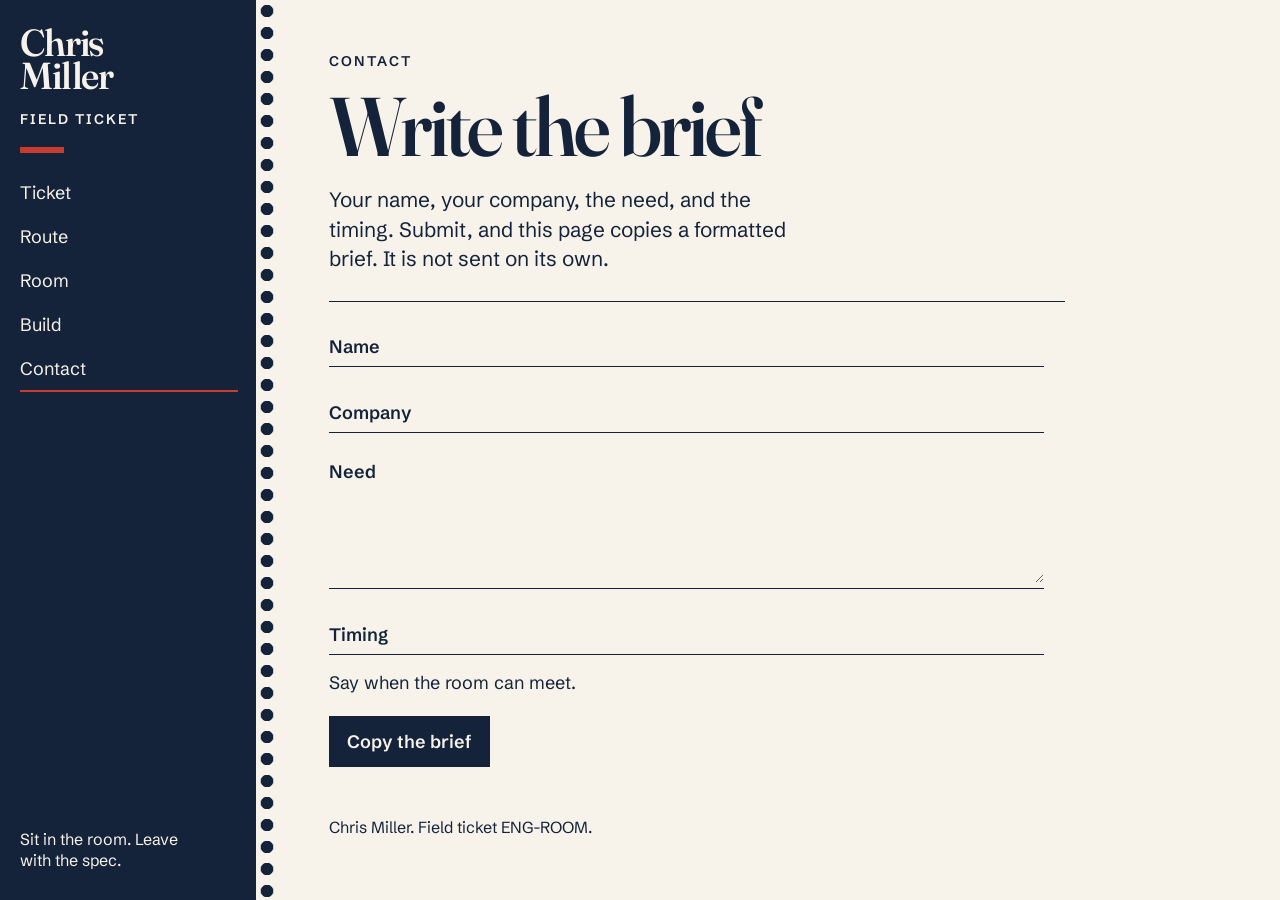
==== contact.html @ 81f51521 "Add the field ticket site for Chris Miller. The engagement route is the spine: arrive, listen, spec," ====
<!DOCTYPE html>
<html lang="en">
<head>
  <meta charset="utf-8">
  <meta name="viewport" content="width=device-width, initial-scale=1">
  <title>Send a brief, Chris Miller</title>
  <meta name="description" content="Write your name, company, need, and timing. The page copies a brief for Chris Miller.">
  <meta name="theme-color" content="#f7f3ea">
  <link rel="icon" href="favicon.svg" type="image/svg+xml">
  <link rel="preload" href="fonts/fraunces.woff2" as="font" type="font/woff2" crossorigin>
  <link rel="stylesheet" href="site.css">
  <script>document.documentElement.classList.add("js");</script>
</head>
<body>
  <a class="skip" href="#ticket-body">Skip to ticket</a>
  <div class="ticket">
    <header class="stub">
      <p class="carrier">Chris Miller</p>
      <button class="menu-button" type="button" data-menu aria-expanded="false" aria-controls="site-nav">Menu</button>
      <p class="ticket-class">Field ticket</p>
      <div class="route-mark" aria-hidden="true"></div>
      <nav id="site-nav" class="site-nav" data-nav aria-label="Pages">
        <a href="index.html">Ticket</a>
        <a href="route.html">Route</a>
        <a href="room.html">Room</a>
        <a href="build.html">Build</a>
        <a href="contact.html" aria-current="page">Contact</a>
      </nav>
      <p class="stub-foot">Sit in the room. Leave with the spec.</p>
    </header>
    <div class="perf" aria-hidden="true"></div>
    <main id="ticket-body" class="ticket-body" tabindex="-1">
      <div class="frame">
        <p class="kicker">Contact</p>
        <h1>Write the brief</h1>
        <p class="deck">Your name, your company, the need, and the timing. Submit, and this page copies a formatted brief. It is not sent on its own.</p>
        <noscript>
          <p>Script is off, so this page cannot copy the brief.</p>
        </noscript>
        <form class="brief-form" data-brief method="post" action="contact.html">
          <div class="field">
            <label for="name">Name</label>
            <input id="name" name="name" type="text" autocomplete="name" required>
          </div>
          <div class="field">
            <label for="company">Company</label>
            <input id="company" name="company" type="text" autocomplete="organization" required>
          </div>
          <div class="field field-block">
            <label for="need">Need</label>
            <textarea id="need" name="need" required></textarea>
          </div>
          <div class="field">
            <label for="timing">Timing</label>
            <input id="timing" name="timing" type="text" required aria-describedby="timing-hint">
          </div>
          <p class="hint" id="timing-hint">Say when the room can meet.</p>
          <button class="submit" type="submit">Copy the brief</button>
        </form>
        <div class="brief-out" data-brief-out hidden>
          <h2>The brief</h2>
          <p data-brief-status role="status"></p>
          <pre data-brief-text></pre>
          <p><a data-mailto hidden>Open this brief in mail</a></p>
        </div>
        <p class="end">Chris Miller. Field ticket ENG-ROOM.</p>
      </div>
    </main>
  </div>
  <script src="site.js"></script>
</body>
</html>
---- site.css ----
@font-face {
  font-family: "Fraunces";
  font-style: normal;
  font-weight: 500 600;
  font-display: swap;
  src: url("fonts/fraunces.woff2") format("woff2");
}

@font-face {
  font-family: "Schibsted Grotesk";
  font-style: normal;
  font-weight: 400 600;
  font-display: swap;
  src: url("fonts/schibsted-grotesk.woff2") format("woff2");
}

:root {
  --ink: #14233a;
  --paper: #f7f3ea;
  --signal: #c83c2f;
  --coupon: #efeadd;
  color-scheme: light;
}

*,
*::before,
*::after {
  box-sizing: border-box;
}

html {
  overflow-x: clip;
}

body {
  margin: 0;
  background: var(--paper);
  color: var(--ink);
  font-family: "Schibsted Grotesk", "Avenir Next", "Segoe UI", sans-serif;
  font-size: 1.125rem;
  font-weight: 400;
  line-height: 1.55;
}

:focus-visible {
  outline: 3px solid var(--signal);
  outline-offset: 3px;
}

::selection {
  background: var(--signal);
  color: var(--paper);
}

.skip {
  position: absolute;
  left: 0.75rem;
  top: 0.75rem;
  z-index: 4;
  transform: translateY(-150%);
  background: var(--paper);
  color: var(--ink);
  padding: 0.65rem 1rem;
  min-height: 44px;
}

.skip:focus {
  transform: translateY(0);
}

.ticket {
  display: grid;
  grid-template-columns: minmax(12.5rem, 16rem) 1.35rem minmax(0, 1fr);
  min-height: 100vh;
  min-height: 100dvh;
}

.stub {
  background: var(--ink);
  color: var(--paper);
  padding: 1.6rem 1.15rem 1.75rem 1.25rem;
  display: flex;
  flex-direction: column;
  min-width: 0;
}

.carrier {
  margin: 0;
  max-width: 6.2ch;
  font-family: Fraunces, "Iowan Old Style", Palatino, Georgia, serif;
  font-weight: 560;
  font-size: 2.35rem;
  line-height: 0.9;
  letter-spacing: -0.03em;
  font-variation-settings: "opsz" 72, "SOFT" 20, "WONK" 1;
}

.ticket-class {
  margin: 1rem 0 0;
  font-size: 0.875rem;
  font-weight: 600;
  letter-spacing: 0.14em;
  text-transform: uppercase;
}

/* Punches sit on the tear so the stub reads as a ticket, not a sidebar. */
.route-mark {
  width: 2.75rem;
  height: 0.4rem;
  margin: 1rem 0 1.15rem;
  background: var(--signal);
}

.menu-button {
  display: none;
  align-items: center;
  justify-content: center;
  min-height: 44px;
  min-width: 44px;
  padding: 0.4rem 0.85rem;
  border: 1px solid var(--paper);
  background: transparent;
  color: var(--paper);
  font: inherit;
  font-weight: 600;
  cursor: pointer;
}

.site-nav {
  display: flex;
  flex-direction: column;
}

.site-nav a {
  display: flex;
  align-items: center;
  min-height: 44px;
  color: var(--paper);
  text-decoration: none;
  border-bottom: 2px solid transparent;
}

.site-nav a:hover,
.site-nav a[aria-current="page"] {
  border-bottom-color: var(--signal);
}

.stub-foot {
  margin: auto 0 0;
  padding-top: 2rem;
  max-width: 18ch;
  font-size: 1rem;
  line-height: 1.35;
}

.perf {
  background-color: var(--paper);
  background-image: radial-gradient(circle at center, var(--ink) 6px, transparent 6.5px);
  background-size: 1.35rem 22px;
  background-repeat: repeat-y;
  background-position: center top;
}

.ticket-body {
  min-width: 0;
  padding: clamp(1.5rem, 4vw, 4.25rem);
}

.frame {
  max-width: 72rem;
}

.kicker {
  margin: 0 0 0.9rem;
  font-size: 0.875rem;
  font-weight: 600;
  letter-spacing: 0.14em;
  text-transform: uppercase;
}

h1,
h2,
.num,
.lines dt {
  font-family: Fraunces, "Iowan Old Style", Palatino, Georgia, serif;
  font-weight: 560;
  font-variation-settings: "opsz" 96, "SOFT" 30, "WONK" 1;
}

h1 {
  margin: 0;
  max-width: 12ch;
  font-size: clamp(2.8rem, 6.5vw, 6rem);
  line-height: 0.94;
  letter-spacing: -0.035em;
  text-wrap: balance;
}

h2 {
  margin: 0 0 0.65rem;
  font-size: clamp(2rem, 4vw, 3rem);
  line-height: 1;
  letter-spacing: -0.03em;
}

.deck,
.prose p,
.lines dd,
.field,
.end,
.brief-out p {
  max-width: 65ch;
}

.deck {
  margin: 1.25rem 0 0;
  max-width: 36ch;
  font-size: 1.3rem;
  line-height: 1.4;
}

.opening {
  display: grid;
  grid-template-columns: minmax(0, 1.15fr) minmax(15rem, 0.9fr);
  gap: 2rem 3rem;
  align-items: end;
}

.opening h1 {
  grid-column: 1;
  grid-row: 1;
}

.opening .deck {
  grid-column: 1;
  grid-row: 2;
}

.opening .stops {
  grid-column: 2;
  grid-row: 1 / span 2;
}

.stops,
.timetable,
.lines {
  list-style: none;
  margin: 0;
  padding: 0;
}

.stops {
  border-top: 1px solid var(--ink);
}

.stops a {
  display: grid;
  grid-template-columns: 3rem minmax(0, 1fr);
  gap: 0.15rem 0.75rem;
  align-items: baseline;
  min-height: 44px;
  padding: 0.8rem 0 0.7rem;
  border-bottom: 1px solid var(--ink);
  color: inherit;
  text-decoration: none;
}

.stops .where {
  grid-column: 2;
  font-size: 1rem;
}

.num {
  margin: 0;
  color: var(--signal);
  font-family: "Schibsted Grotesk", sans-serif;
  font-weight: 600;
  font-size: 1.15rem;
  line-height: 1;
  letter-spacing: 0.04em;
  font-variant-numeric: lining-nums tabular-nums;
  font-variation-settings: normal;
}

.stops .name,
.timetable h2 {
  font-family: Fraunces, Georgia, serif;
}

.stops .name {
  font-size: 1.45rem;
  line-height: 1.1;
}

.note {
  margin: 1.5rem 0 0;
  max-width: 36ch;
}

.prose {
  margin-top: 1.5rem;
}

.prose p {
  margin: 0 0 1rem;
}

.timetable {
  margin-top: 2.25rem;
}

.timetable li {
  display: grid;
  grid-template-columns: 4.25rem minmax(0, 65ch);
  gap: 0.4rem 1.25rem;
  padding: 1.6rem 0;
  border-top: 1px solid var(--ink);
  scroll-margin-top: 1rem;
}

.hint {
  margin: 0.85rem 0 0;
  max-width: 65ch;
}

.with-quote {
  display: grid;
  grid-template-columns: minmax(0, 62ch) minmax(12rem, 18rem);
  gap: 1.5rem 3rem;
  align-items: start;
  margin-top: 1.75rem;
}

blockquote {
  margin: 2rem 0 0;
  padding: 0;
}

blockquote p {
  margin: 0;
  max-width: 14ch;
  font-family: Fraunces, Georgia, serif;
  font-size: clamp(1.85rem, 3vw, 2.7rem);
  font-weight: 560;
  line-height: 1.02;
  letter-spacing: -0.03em;
  font-variation-settings: "opsz" 80, "SOFT" 40, "WONK" 1;
}

.lines {
  margin-top: 2rem;
}

.lines div {
  display: grid;
  grid-template-columns: 8rem minmax(0, 48ch);
  gap: 0.75rem 1.25rem;
  align-items: baseline;
  padding: 0.95rem 0;
  border-top: 1px solid var(--ink);
}

.lines dt {
  margin: 0;
  font-size: 1.65rem;
}

.lines dd {
  margin: 0;
}

.brief-form {
  margin-top: 1.75rem;
  max-width: 46rem;
  border-top: 1px solid var(--ink);
}

.field {
  display: grid;
  grid-template-columns: 8.5rem minmax(0, 1fr);
  gap: 0.65rem 1rem;
  align-items: end;
  padding: 0.85rem 0 0.35rem;
  border-bottom: 1px solid var(--ink);
}

.field label {
  font-weight: 600;
}

.field-block {
  align-items: start;
}

.field-block label {
  padding-top: 0.7rem;
}

input,
textarea {
  width: 100%;
  min-height: 44px;
  margin: 0;
  padding: 0.55rem 0;
  border: 0;
  border-radius: 0;
  background: transparent;
  color: inherit;
  font: inherit;
}

textarea {
  min-height: 8.5rem;
  resize: vertical;
}

.submit {
  margin-top: 1.25rem;
  min-height: 44px;
  padding: 0.7rem 1.15rem;
  border: 0;
  background: var(--ink);
  color: var(--paper);
  font: inherit;
  font-weight: 600;
  cursor: pointer;
}

.submit:hover {
  background: var(--signal);
  color: var(--paper);
}

.brief-out {
  margin-top: 2rem;
  max-width: 65ch;
}

.brief-out h2 {
  font-size: 2rem;
}

.brief-out pre {
  margin: 0.5rem 0 0;
  padding: 1rem 1.1rem;
  max-width: 100%;
  background: var(--coupon);
  white-space: pre-wrap;
  overflow-wrap: anywhere;
  font-family: "Schibsted Grotesk", sans-serif;
  font-size: 1.05rem;
  line-height: 1.45;
}

.brief-out a {
  display: inline-flex;
  align-items: center;
  min-height: 44px;
  color: inherit;
}

.end {
  margin: 3rem 0 0;
  font-size: 1rem;
}

[hidden] {
  display: none !important;
}

@media (max-width: 900px) {
  .opening,
  .with-quote {
    grid-template-columns: 1fr;
  }

  .opening h1,
  .opening .deck,
  .opening .stops {
    grid-column: 1;
    grid-row: auto;
  }

  blockquote {
    margin-top: 0.5rem;
  }
}

@media (max-width: 760px) {
  .ticket {
    grid-template-columns: minmax(0, 1fr);
    grid-template-rows: auto 1.25rem auto;
  }

  .stub {
    display: grid;
    grid-template-columns: minmax(0, 1fr) auto;
    column-gap: 0.75rem;
    align-items: center;
    padding: 1rem 1rem 0.85rem;
  }

  .carrier {
    grid-column: 1;
    grid-row: 1;
    max-width: none;
    font-size: 2rem;
  }

  .js .menu-button {
    display: inline-flex;
    grid-column: 2;
    grid-row: 1;
  }

  .ticket-class,
  .route-mark,
  .site-nav,
  .stub-foot {
    grid-column: 1 / -1;
  }

  .ticket-class {
    margin-top: 0.35rem;
  }

  .route-mark {
    margin: 0.7rem 0 0.35rem;
  }

  .stub-foot {
    margin: 0.35rem 0 0.2rem;
    padding-top: 0;
    max-width: 36ch;
  }

  .js .site-nav {
    display: none;
  }

  .js .site-nav.is-open {
    display: flex;
    padding-bottom: 0.4rem;
  }

  .perf {
    height: 1.25rem;
    background-repeat: repeat-x;
    background-size: 22px 1.25rem;
  }

  .ticket-body {
    padding: 1.35rem 1.1rem 3rem;
  }
}

@media (max-width: 560px) {
  .timetable li,
  .lines div,
  .field {
    grid-template-columns: minmax(0, 1fr);
  }

  .field label {
    padding-top: 0;
  }

  .field-block label {
    padding-top: 0;
  }
}

@media (prefers-reduced-motion: reduce) {
  *,
  *::before,
  *::after {
    animation-duration: 0.01ms !important;
    animation-iteration-count: 1 !important;
    transition-duration: 0.01ms !important;
    scroll-behavior: auto !important;
  }
}
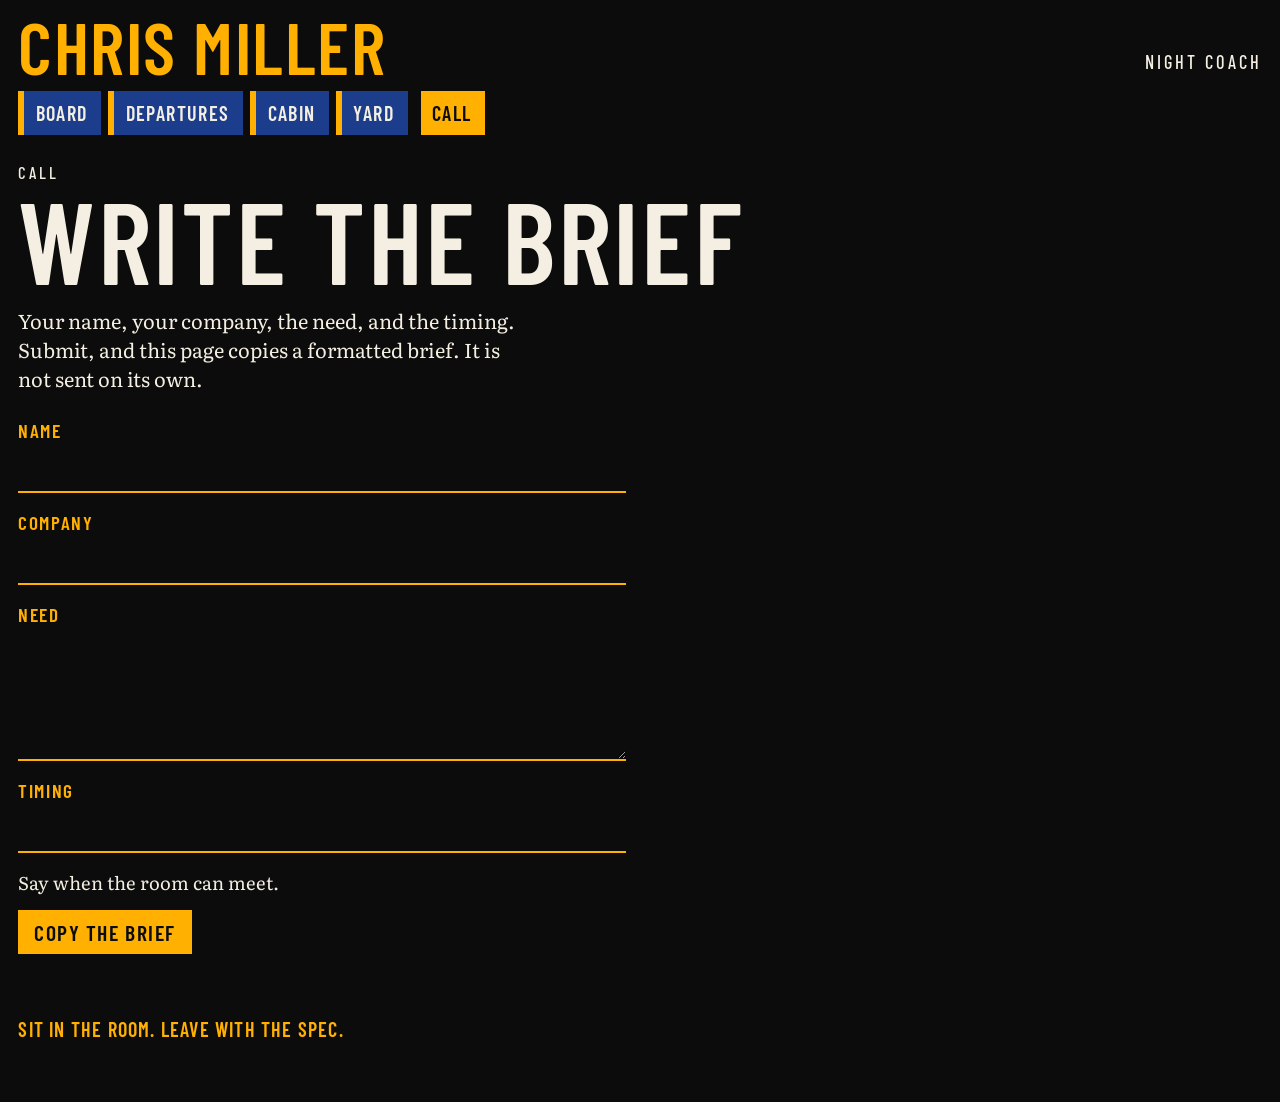
==== commit bd2a910d: "Replace the ticket with a night coach board. Sodium, cobalt, and black. The timetable steps on a dia" ====
--- a/contact.html
+++ b/contact.html
@@ -3,70 +3,67 @@
 <head>
   <meta charset="utf-8">
   <meta name="viewport" content="width=device-width, initial-scale=1">
-  <title>Send a brief, Chris Miller</title>
+  <title>Call the stop, Chris Miller</title>
   <meta name="description" content="Write your name, company, need, and timing. The page copies a brief for Chris Miller.">
-  <meta name="theme-color" content="#f7f3ea">
+  <meta name="theme-color" content="#0c0c0c">
   <link rel="icon" href="favicon.svg" type="image/svg+xml">
-  <link rel="preload" href="fonts/fraunces.woff2" as="font" type="font/woff2" crossorigin>
+  <link rel="preload" href="fonts/barlow-condensed-600.woff2" as="font" type="font/woff2" crossorigin>
   <link rel="stylesheet" href="site.css">
   <script>document.documentElement.classList.add("js");</script>
 </head>
 <body>
-  <a class="skip" href="#ticket-body">Skip to ticket</a>
-  <div class="ticket">
-    <header class="stub">
-      <p class="carrier">Chris Miller</p>
+  <a class="skip" href="#board">Skip to the board</a>
+  <header class="blind">
+    <div class="blind-top">
+      <p class="operator">Chris Miller</p>
       <button class="menu-button" type="button" data-menu aria-expanded="false" aria-controls="site-nav">Menu</button>
-      <p class="ticket-class">Field ticket</p>
-      <div class="route-mark" aria-hidden="true"></div>
-      <nav id="site-nav" class="site-nav" data-nav aria-label="Pages">
-        <a href="index.html">Ticket</a>
-        <a href="route.html">Route</a>
-        <a href="room.html">Room</a>
-        <a href="build.html">Build</a>
-        <a href="contact.html" aria-current="page">Contact</a>
-      </nav>
-      <p class="stub-foot">Sit in the room. Leave with the spec.</p>
-    </header>
-    <div class="perf" aria-hidden="true"></div>
-    <main id="ticket-body" class="ticket-body" tabindex="-1">
-      <div class="frame">
-        <p class="kicker">Contact</p>
-        <h1>Write the brief</h1>
-        <p class="deck">Your name, your company, the need, and the timing. Submit, and this page copies a formatted brief. It is not sent on its own.</p>
-        <noscript>
-          <p>Script is off, so this page cannot copy the brief.</p>
-        </noscript>
-        <form class="brief-form" data-brief method="post" action="contact.html">
-          <div class="field">
-            <label for="name">Name</label>
-            <input id="name" name="name" type="text" autocomplete="name" required>
-          </div>
-          <div class="field">
-            <label for="company">Company</label>
-            <input id="company" name="company" type="text" autocomplete="organization" required>
-          </div>
-          <div class="field field-block">
-            <label for="need">Need</label>
-            <textarea id="need" name="need" required></textarea>
-          </div>
-          <div class="field">
-            <label for="timing">Timing</label>
-            <input id="timing" name="timing" type="text" required aria-describedby="timing-hint">
-          </div>
-          <p class="hint" id="timing-hint">Say when the room can meet.</p>
-          <button class="submit" type="submit">Copy the brief</button>
-        </form>
-        <div class="brief-out" data-brief-out hidden>
-          <h2>The brief</h2>
-          <p data-brief-status role="status"></p>
-          <pre data-brief-text></pre>
-          <p><a data-mailto hidden>Open this brief in mail</a></p>
-        </div>
-        <p class="end">Chris Miller. Field ticket ENG-ROOM.</p>
+      <p class="coach">Night coach</p>
+    </div>
+    <nav id="site-nav" class="board-nav" data-nav aria-label="Pages">
+      <a href="index.html">Board</a>
+      <a href="departures.html">Departures</a>
+      <a href="cabin.html">Cabin</a>
+      <a href="yard.html">Yard</a>
+      <a href="contact.html" aria-current="page">Call</a>
+    </nav>
+  </header>
+  <main id="board" tabindex="-1">
+    <p class="service">Call</p>
+    <h1>Write the brief</h1>
+    <p class="lead">Your name, your company, the need, and the timing. Submit, and this page copies a formatted brief. It is not sent on its own.</p>
+    <noscript>
+      <p>Script is off, so this page cannot copy the brief.</p>
+    </noscript>
+    <form class="brief-form" data-brief method="post" action="contact.html">
+      <div class="field">
+        <label for="name">Name</label>
+        <input id="name" name="name" type="text" autocomplete="name" required>
       </div>
-    </main>
-  </div>
+      <div class="field">
+        <label for="company">Company</label>
+        <input id="company" name="company" type="text" autocomplete="organization" required>
+      </div>
+      <div class="field">
+        <label for="need">Need</label>
+        <textarea id="need" name="need" required></textarea>
+      </div>
+      <div class="field">
+        <label for="timing">Timing</label>
+        <input id="timing" name="timing" type="text" required aria-describedby="timing-hint">
+      </div>
+      <p class="hint" id="timing-hint">Say when the room can meet.</p>
+      <button class="submit" type="submit">Copy the brief</button>
+    </form>
+    <div class="brief-out" data-brief-out hidden>
+      <h2>The brief</h2>
+      <p data-brief-status role="status"></p>
+      <pre data-brief-text></pre>
+      <p><a data-mailto hidden>Open this brief in mail</a></p>
+    </div>
+  </main>
+  <footer class="colophon">
+    <p>Sit in the room. Leave with the spec.</p>
+  </footer>
   <script src="site.js"></script>
 </body>
 </html>
--- a/site.css
+++ b/site.css
@@ -1,25 +1,33 @@
 @font-face {
-  font-family: "Fraunces";
+  font-family: "Barlow Condensed";
   font-style: normal;
-  font-weight: 500 600;
+  font-weight: 500;
   font-display: swap;
-  src: url("fonts/fraunces.woff2") format("woff2");
+  src: url("fonts/barlow-condensed-500.woff2") format("woff2");
 }
 
 @font-face {
-  font-family: "Schibsted Grotesk";
+  font-family: "Barlow Condensed";
+  font-style: normal;
+  font-weight: 600;
+  font-display: swap;
+  src: url("fonts/barlow-condensed-600.woff2") format("woff2");
+}
+
+@font-face {
+  font-family: "Literata";
   font-style: normal;
   font-weight: 400 600;
   font-display: swap;
-  src: url("fonts/schibsted-grotesk.woff2") format("woff2");
+  src: url("fonts/literata.woff2") format("woff2");
 }
 
 :root {
-  --ink: #14233a;
-  --paper: #f7f3ea;
-  --signal: #c83c2f;
-  --coupon: #efeadd;
-  color-scheme: light;
+  --black: #0c0c0c;
+  --sodium: #ffb000;
+  --cobalt: #1c3d8c;
+  --cream: #f4efe2;
+  color-scheme: dark;
 }
 
 *,
@@ -34,22 +42,21 @@
 
 body {
   margin: 0;
-  background: var(--paper);
-  color: var(--ink);
-  font-family: "Schibsted Grotesk", "Avenir Next", "Segoe UI", sans-serif;
-  font-size: 1.125rem;
-  font-weight: 400;
-  line-height: 1.55;
+  background: var(--black);
+  color: var(--cream);
+  font-family: Literata, "Iowan Old Style", Palatino, Georgia, serif;
+  font-size: 1.15rem;
+  line-height: 1.5;
 }
 
 :focus-visible {
-  outline: 3px solid var(--signal);
+  outline: 3px solid var(--sodium);
   outline-offset: 3px;
 }
 
 ::selection {
-  background: var(--signal);
-  color: var(--paper);
+  background: var(--sodium);
+  color: var(--black);
 }
 
 .skip {
@@ -58,396 +65,409 @@
   top: 0.75rem;
   z-index: 4;
   transform: translateY(-150%);
-  background: var(--paper);
-  color: var(--ink);
+  min-height: 44px;
   padding: 0.65rem 1rem;
-  min-height: 44px;
+  background: var(--sodium);
+  color: var(--black);
+  font-family: "Barlow Condensed", "Arial Narrow", sans-serif;
+  font-weight: 600;
+  letter-spacing: 0.06em;
+  text-transform: uppercase;
 }
 
 .skip:focus {
-  transform: translateY(0);
-}
-
-.ticket {
+  transform: none;
+}
+
+.blind-top {
   display: grid;
-  grid-template-columns: minmax(12.5rem, 16rem) 1.35rem minmax(0, 1fr);
-  min-height: 100vh;
-  min-height: 100dvh;
-}
-
-.stub {
-  background: var(--ink);
-  color: var(--paper);
-  padding: 1.6rem 1.15rem 1.75rem 1.25rem;
-  display: flex;
-  flex-direction: column;
-  min-width: 0;
-}
-
-.carrier {
-  margin: 0;
-  max-width: 6.2ch;
-  font-family: Fraunces, "Iowan Old Style", Palatino, Georgia, serif;
-  font-weight: 560;
-  font-size: 2.35rem;
-  line-height: 0.9;
-  letter-spacing: -0.03em;
-  font-variation-settings: "opsz" 72, "SOFT" 20, "WONK" 1;
-}
-
-.ticket-class {
-  margin: 1rem 0 0;
-  font-size: 0.875rem;
-  font-weight: 600;
-  letter-spacing: 0.14em;
-  text-transform: uppercase;
-}
-
-/* Punches sit on the tear so the stub reads as a ticket, not a sidebar. */
-.route-mark {
-  width: 2.75rem;
-  height: 0.4rem;
-  margin: 1rem 0 1.15rem;
-  background: var(--signal);
+  grid-template-columns: minmax(0, 1fr) auto;
+  align-items: end;
+  gap: 0.35rem 1rem;
+  padding: 1rem 1.15rem 0;
+}
+
+.operator {
+  margin: 0;
+  grid-column: 1;
+  grid-row: 1;
+  color: var(--sodium);
+  font-family: "Barlow Condensed", "Arial Narrow", sans-serif;
+  font-weight: 600;
+  font-size: clamp(2.4rem, 7vw, 4.6rem);
+  line-height: 0.82;
+  letter-spacing: 0.02em;
+  text-transform: uppercase;
+}
+
+.coach {
+  margin: 0;
+  grid-column: 2;
+  grid-row: 1;
+  color: var(--cream);
+  font-family: "Barlow Condensed", "Arial Narrow", sans-serif;
+  font-weight: 500;
+  font-size: 1.15rem;
+  letter-spacing: 0.16em;
+  text-transform: uppercase;
 }
 
 .menu-button {
   display: none;
   align-items: center;
   justify-content: center;
+  min-width: 44px;
   min-height: 44px;
-  min-width: 44px;
-  padding: 0.4rem 0.85rem;
-  border: 1px solid var(--paper);
-  background: transparent;
-  color: var(--paper);
-  font: inherit;
-  font-weight: 600;
+  padding: 0.35rem 0.8rem;
+  border: 2px solid var(--sodium);
+  background: var(--black);
+  color: var(--sodium);
+  font-family: "Barlow Condensed", "Arial Narrow", sans-serif;
+  font-size: 1.2rem;
+  font-weight: 600;
+  letter-spacing: 0.08em;
+  text-transform: uppercase;
   cursor: pointer;
 }
 
-.site-nav {
+.board-nav {
+  display: flex;
+  flex-wrap: wrap;
+  gap: 0.45rem;
+  padding: 0.9rem 1.15rem 0;
+}
+
+.board-nav a {
+  display: inline-flex;
+  align-items: center;
+  min-height: 44px;
+  padding: 0.3rem 0.85rem 0.3rem 0.7rem;
+  border-left: 6px solid var(--sodium);
+  background: var(--cobalt);
+  color: var(--cream);
+  font-family: "Barlow Condensed", "Arial Narrow", sans-serif;
+  font-size: 1.25rem;
+  font-weight: 600;
+  letter-spacing: 0.07em;
+  text-decoration: none;
+  text-transform: uppercase;
+}
+
+.board-nav a[aria-current="page"] {
+  background: var(--sodium);
+  color: var(--black);
+  border-left-color: var(--black);
+}
+
+#board {
+  padding: 1.6rem 1.15rem 2.5rem;
+  min-width: 0;
+}
+
+.service {
+  margin: 0 0 0.35rem;
+  color: var(--cream);
+  font-family: "Barlow Condensed", "Arial Narrow", sans-serif;
+  font-size: 1.05rem;
+  font-weight: 500;
+  letter-spacing: 0.18em;
+  text-transform: uppercase;
+}
+
+h1,
+h2,
+.bar,
+.shift h2 {
+  font-family: "Barlow Condensed", "Arial Narrow", sans-serif;
+  font-weight: 600;
+  letter-spacing: 0.02em;
+  text-transform: uppercase;
+}
+
+h1 {
+  margin: 0;
+  max-width: 14ch;
+  color: var(--cream);
+  font-size: clamp(3.3rem, 9vw, 7.2rem);
+  line-height: 0.84;
+}
+
+h1 .line {
+  display: block;
+}
+
+h1 .line-accent {
+  color: var(--sodium);
+}
+
+.lead,
+.leg p,
+.panel p,
+.shift p,
+.holds dd,
+.hint,
+.brief-out p {
+  max-width: 65ch;
+}
+
+.lead {
+  margin: 1.15rem 0 0;
+  max-width: 42ch;
+  font-size: 1.25rem;
+  line-height: 1.45;
+}
+
+/* Each run steps right so the board reads as a diagonal timetable. */
+.runs {
+  list-style: none;
+  margin: 2rem 0 0;
+  padding: 0;
+}
+
+.runs li {
+  width: calc(100% - var(--step) * 3.2%);
+  margin: 0 0 0.5rem calc(var(--step) * 3.2%);
+}
+
+.runs li:nth-child(1) { --step: 0; }
+.runs li:nth-child(2) { --step: 1; }
+.runs li:nth-child(3) { --step: 2; }
+.runs li:nth-child(4) { --step: 3; }
+.runs li:nth-child(5) { --step: 4; }
+
+.runs a {
+  display: grid;
+  grid-template-columns: 3.2rem minmax(0, 1fr) auto;
+  gap: 0.35rem 0.85rem;
+  align-items: center;
+  min-height: 52px;
+  padding: 0.45rem 1.6rem 0.45rem 0.8rem;
+  background: var(--cobalt);
+  color: var(--cream);
+  text-decoration: none;
+  clip-path: polygon(0 0, calc(100% - 18px) 0, 100% 100%, 0 100%);
+}
+
+.runs .num,
+.bar .num {
+  color: var(--sodium);
+  font-family: "Barlow Condensed", "Arial Narrow", sans-serif;
+  font-weight: 600;
+  font-size: 1.45rem;
+  letter-spacing: 0.06em;
+}
+
+.runs .name {
+  font-family: "Barlow Condensed", "Arial Narrow", sans-serif;
+  font-size: clamp(1.6rem, 3vw, 2.2rem);
+  font-weight: 600;
+  letter-spacing: 0.05em;
+  text-transform: uppercase;
+}
+
+.runs .where {
+  font-family: Literata, Georgia, serif;
+  font-size: 1rem;
+  text-transform: none;
+  letter-spacing: 0;
+}
+
+.aside-note {
+  margin: 1.4rem 0 0;
+  max-width: 36ch;
+  color: var(--sodium);
+  font-family: "Barlow Condensed", "Arial Narrow", sans-serif;
+  font-size: 1.35rem;
+  letter-spacing: 0.04em;
+  text-transform: uppercase;
+}
+
+.legs {
+  margin-top: 1.8rem;
+}
+
+.leg {
+  margin-bottom: 1.6rem;
+}
+
+.bar {
+  display: flex;
+  align-items: center;
+  gap: 0.8rem;
+  width: calc(100% - var(--step) * 2.25rem);
+  min-height: 52px;
+  margin: 0 0 0.75rem calc(var(--step) * 2.25rem);
+  padding: 0.35rem 1.4rem 0.35rem 0.85rem;
+  background: var(--cobalt);
+  color: var(--cream);
+  font-size: clamp(2rem, 4vw, 3rem);
+  line-height: 0.9;
+  clip-path: polygon(0 0, calc(100% - 16px) 0, 100% 100%, 0 100%);
+}
+
+.leg:nth-child(1) { --step: 0; }
+.leg:nth-child(2) { --step: 1; }
+.leg:nth-child(3) { --step: 2; }
+.leg:nth-child(4) { --step: 3; }
+.leg:nth-child(5) { --step: 4; }
+
+.leg p,
+.panel p,
+.shift p {
+  margin: 0;
+}
+
+.leg p + p,
+.panel p + p,
+.shift p + p {
+  margin-top: 0.85rem;
+}
+
+.panel {
+  max-width: 68ch;
+  margin: 1.4rem 10vw 0 0;
+  padding: 1.2rem 1.2rem 1.35rem;
+  background: var(--cobalt);
+}
+
+.subhead {
+  margin: 2rem 0 0.4rem;
+  color: var(--sodium);
+  font-size: clamp(2rem, 4vw, 3rem);
+  line-height: 0.9;
+}
+
+.holds {
+  margin: 0.4rem 0 0;
+}
+
+.holds div {
+  display: grid;
+  grid-template-columns: 8.5rem minmax(0, 48ch);
+  gap: 0.6rem 1rem;
+  align-items: baseline;
+  margin-left: calc(var(--n) * 0.45rem);
+  padding: 0.75rem 0;
+  border-top: 2px solid var(--sodium);
+}
+
+.holds div:nth-child(1) { --n: 0; }
+.holds div:nth-child(2) { --n: 1; }
+.holds div:nth-child(3) { --n: 2; }
+.holds div:nth-child(4) { --n: 3; }
+
+.holds dt {
+  margin: 0;
+  color: var(--sodium);
+  font-family: "Barlow Condensed", "Arial Narrow", sans-serif;
+  font-size: 1.7rem;
+  font-weight: 600;
+  letter-spacing: 0.05em;
+  text-transform: uppercase;
+}
+
+.holds dd {
+  margin: 0;
+}
+
+.yard {
+  display: grid;
+  grid-template-columns: minmax(0, 62ch) minmax(0, 62ch);
+  gap: 2rem 3rem;
+  align-items: start;
+  margin-top: 1.6rem;
+}
+
+.shift h2 {
+  margin: 0 0 0.55rem;
+  color: var(--sodium);
+  font-size: clamp(3rem, 7vw, 5.4rem);
+  line-height: 0.84;
+}
+
+.shift-late {
+  margin-top: 3.5rem;
+}
+
+.brief-form {
+  max-width: 38rem;
+  margin-top: 1.5rem;
+}
+
+.field {
   display: flex;
   flex-direction: column;
-}
-
-.site-nav a {
-  display: flex;
-  align-items: center;
-  min-height: 44px;
-  color: var(--paper);
-  text-decoration: none;
-  border-bottom: 2px solid transparent;
-}
-
-.site-nav a:hover,
-.site-nav a[aria-current="page"] {
-  border-bottom-color: var(--signal);
-}
-
-.stub-foot {
-  margin: auto 0 0;
-  padding-top: 2rem;
-  max-width: 18ch;
-  font-size: 1rem;
-  line-height: 1.35;
-}
-
-.perf {
-  background-color: var(--paper);
-  background-image: radial-gradient(circle at center, var(--ink) 6px, transparent 6.5px);
-  background-size: 1.35rem 22px;
-  background-repeat: repeat-y;
-  background-position: center top;
-}
-
-.ticket-body {
-  min-width: 0;
-  padding: clamp(1.5rem, 4vw, 4.25rem);
-}
-
-.frame {
-  max-width: 72rem;
-}
-
-.kicker {
-  margin: 0 0 0.9rem;
-  font-size: 0.875rem;
-  font-weight: 600;
-  letter-spacing: 0.14em;
-  text-transform: uppercase;
-}
-
-h1,
-h2,
-.num,
-.lines dt {
-  font-family: Fraunces, "Iowan Old Style", Palatino, Georgia, serif;
-  font-weight: 560;
-  font-variation-settings: "opsz" 96, "SOFT" 30, "WONK" 1;
-}
-
-h1 {
-  margin: 0;
-  max-width: 12ch;
-  font-size: clamp(2.8rem, 6.5vw, 6rem);
-  line-height: 0.94;
-  letter-spacing: -0.035em;
-  text-wrap: balance;
-}
-
-h2 {
-  margin: 0 0 0.65rem;
-  font-size: clamp(2rem, 4vw, 3rem);
-  line-height: 1;
-  letter-spacing: -0.03em;
-}
-
-.deck,
-.prose p,
-.lines dd,
-.field,
-.end,
-.brief-out p {
-  max-width: 65ch;
-}
-
-.deck {
-  margin: 1.25rem 0 0;
-  max-width: 36ch;
-  font-size: 1.3rem;
-  line-height: 1.4;
-}
-
-.opening {
-  display: grid;
-  grid-template-columns: minmax(0, 1.15fr) minmax(15rem, 0.9fr);
-  gap: 2rem 3rem;
-  align-items: end;
-}
-
-.opening h1 {
-  grid-column: 1;
-  grid-row: 1;
-}
-
-.opening .deck {
-  grid-column: 1;
-  grid-row: 2;
-}
-
-.opening .stops {
-  grid-column: 2;
-  grid-row: 1 / span 2;
-}
-
-.stops,
-.timetable,
-.lines {
-  list-style: none;
-  margin: 0;
-  padding: 0;
-}
-
-.stops {
-  border-top: 1px solid var(--ink);
-}
-
-.stops a {
-  display: grid;
-  grid-template-columns: 3rem minmax(0, 1fr);
-  gap: 0.15rem 0.75rem;
-  align-items: baseline;
-  min-height: 44px;
-  padding: 0.8rem 0 0.7rem;
-  border-bottom: 1px solid var(--ink);
-  color: inherit;
-  text-decoration: none;
-}
-
-.stops .where {
-  grid-column: 2;
-  font-size: 1rem;
-}
-
-.num {
-  margin: 0;
-  color: var(--signal);
-  font-family: "Schibsted Grotesk", sans-serif;
-  font-weight: 600;
-  font-size: 1.15rem;
-  line-height: 1;
-  letter-spacing: 0.04em;
-  font-variant-numeric: lining-nums tabular-nums;
-  font-variation-settings: normal;
-}
-
-.stops .name,
-.timetable h2 {
-  font-family: Fraunces, Georgia, serif;
-}
-
-.stops .name {
-  font-size: 1.45rem;
-  line-height: 1.1;
-}
-
-.note {
-  margin: 1.5rem 0 0;
-  max-width: 36ch;
-}
-
-.prose {
-  margin-top: 1.5rem;
-}
-
-.prose p {
-  margin: 0 0 1rem;
-}
-
-.timetable {
-  margin-top: 2.25rem;
-}
-
-.timetable li {
-  display: grid;
-  grid-template-columns: 4.25rem minmax(0, 65ch);
-  gap: 0.4rem 1.25rem;
-  padding: 1.6rem 0;
-  border-top: 1px solid var(--ink);
-  scroll-margin-top: 1rem;
-}
-
-.hint {
-  margin: 0.85rem 0 0;
-  max-width: 65ch;
-}
-
-.with-quote {
-  display: grid;
-  grid-template-columns: minmax(0, 62ch) minmax(12rem, 18rem);
-  gap: 1.5rem 3rem;
-  align-items: start;
-  margin-top: 1.75rem;
-}
-
-blockquote {
-  margin: 2rem 0 0;
-  padding: 0;
-}
-
-blockquote p {
-  margin: 0;
-  max-width: 14ch;
-  font-family: Fraunces, Georgia, serif;
-  font-size: clamp(1.85rem, 3vw, 2.7rem);
-  font-weight: 560;
-  line-height: 1.02;
-  letter-spacing: -0.03em;
-  font-variation-settings: "opsz" 80, "SOFT" 40, "WONK" 1;
-}
-
-.lines {
-  margin-top: 2rem;
-}
-
-.lines div {
-  display: grid;
-  grid-template-columns: 8rem minmax(0, 48ch);
-  gap: 0.75rem 1.25rem;
-  align-items: baseline;
-  padding: 0.95rem 0;
-  border-top: 1px solid var(--ink);
-}
-
-.lines dt {
-  margin: 0;
-  font-size: 1.65rem;
-}
-
-.lines dd {
-  margin: 0;
-}
-
-.brief-form {
-  margin-top: 1.75rem;
-  max-width: 46rem;
-  border-top: 1px solid var(--ink);
-}
-
-.field {
-  display: grid;
-  grid-template-columns: 8.5rem minmax(0, 1fr);
-  gap: 0.65rem 1rem;
-  align-items: end;
-  padding: 0.85rem 0 0.35rem;
-  border-bottom: 1px solid var(--ink);
+  gap: 0.2rem;
+  margin-bottom: 1rem;
 }
 
 .field label {
-  font-weight: 600;
-}
-
-.field-block {
-  align-items: start;
-}
-
-.field-block label {
-  padding-top: 0.7rem;
+  color: var(--sodium);
+  font-family: "Barlow Condensed", "Arial Narrow", sans-serif;
+  font-size: 1.2rem;
+  font-weight: 600;
+  letter-spacing: 0.08em;
+  text-transform: uppercase;
 }
 
 input,
 textarea {
   width: 100%;
   min-height: 44px;
-  margin: 0;
-  padding: 0.55rem 0;
+  padding: 0.45rem 0;
   border: 0;
+  border-bottom: 2px solid var(--sodium);
   border-radius: 0;
   background: transparent;
-  color: inherit;
+  color: var(--cream);
   font: inherit;
 }
 
 textarea {
-  min-height: 8.5rem;
+  min-height: 8rem;
   resize: vertical;
 }
 
+.hint {
+  margin: 0 0 0.4rem;
+}
+
 .submit {
-  margin-top: 1.25rem;
   min-height: 44px;
-  padding: 0.7rem 1.15rem;
+  margin-top: 0.4rem;
+  padding: 0.45rem 1rem;
   border: 0;
-  background: var(--ink);
-  color: var(--paper);
-  font: inherit;
-  font-weight: 600;
+  background: var(--sodium);
+  color: var(--black);
+  font-family: "Barlow Condensed", "Arial Narrow", sans-serif;
+  font-size: 1.35rem;
+  font-weight: 600;
+  letter-spacing: 0.07em;
+  text-transform: uppercase;
   cursor: pointer;
 }
 
-.submit:hover {
-  background: var(--signal);
-  color: var(--paper);
-}
-
 .brief-out {
-  margin-top: 2rem;
   max-width: 65ch;
+  margin-top: 1.6rem;
 }
 
 .brief-out h2 {
-  font-size: 2rem;
+  margin: 0 0 0.4rem;
+  color: var(--sodium);
+  font-size: 2.4rem;
+  line-height: 0.9;
 }
 
 .brief-out pre {
-  margin: 0.5rem 0 0;
-  padding: 1rem 1.1rem;
+  margin: 0.4rem 0 0;
+  padding: 1rem;
   max-width: 100%;
-  background: var(--coupon);
+  background: var(--cobalt);
+  color: var(--cream);
   white-space: pre-wrap;
   overflow-wrap: anywhere;
-  font-family: "Schibsted Grotesk", sans-serif;
+  font-family: Literata, Georgia, serif;
   font-size: 1.05rem;
   line-height: 1.45;
 }
@@ -456,117 +476,80 @@
   display: inline-flex;
   align-items: center;
   min-height: 44px;
-  color: inherit;
-}
-
-.end {
-  margin: 3rem 0 0;
-  font-size: 1rem;
+  color: var(--sodium);
+}
+
+.colophon {
+  margin: 0;
+  padding: 0 1.15rem 2.4rem;
+  color: var(--sodium);
+  font-family: "Barlow Condensed", "Arial Narrow", sans-serif;
+  font-size: 1.25rem;
+  font-weight: 600;
+  letter-spacing: 0.06em;
+  text-transform: uppercase;
 }
 
 [hidden] {
   display: none !important;
 }
 
-@media (max-width: 900px) {
-  .opening,
-  .with-quote {
-    grid-template-columns: 1fr;
-  }
-
-  .opening h1,
-  .opening .deck,
-  .opening .stops {
-    grid-column: 1;
-    grid-row: auto;
-  }
-
-  blockquote {
+@media (max-width: 860px) {
+  .yard {
+    grid-template-columns: minmax(0, 1fr);
+  }
+
+  .shift-late {
     margin-top: 0.5rem;
   }
-}
-
-@media (max-width: 760px) {
-  .ticket {
-    grid-template-columns: minmax(0, 1fr);
-    grid-template-rows: auto 1.25rem auto;
-  }
-
-  .stub {
-    display: grid;
-    grid-template-columns: minmax(0, 1fr) auto;
-    column-gap: 0.75rem;
-    align-items: center;
-    padding: 1rem 1rem 0.85rem;
-  }
-
-  .carrier {
-    grid-column: 1;
-    grid-row: 1;
-    max-width: none;
-    font-size: 2rem;
-  }
-
+
+  .coach {
+    grid-column: 1 / -1;
+    grid-row: 2;
+  }
+}
+
+@media (max-width: 720px) {
   .js .menu-button {
     display: inline-flex;
     grid-column: 2;
     grid-row: 1;
   }
 
-  .ticket-class,
-  .route-mark,
-  .site-nav,
-  .stub-foot {
-    grid-column: 1 / -1;
-  }
-
-  .ticket-class {
-    margin-top: 0.35rem;
-  }
-
-  .route-mark {
-    margin: 0.7rem 0 0.35rem;
-  }
-
-  .stub-foot {
-    margin: 0.35rem 0 0.2rem;
-    padding-top: 0;
-    max-width: 36ch;
-  }
-
-  .js .site-nav {
+  .js .board-nav {
     display: none;
-  }
-
-  .js .site-nav.is-open {
+    padding-top: 0.7rem;
+  }
+
+  .js .board-nav.is-open {
     display: flex;
-    padding-bottom: 0.4rem;
-  }
-
-  .perf {
-    height: 1.25rem;
-    background-repeat: repeat-x;
-    background-size: 22px 1.25rem;
-  }
-
-  .ticket-body {
-    padding: 1.35rem 1.1rem 3rem;
-  }
-}
-
-@media (max-width: 560px) {
-  .timetable li,
-  .lines div,
-  .field {
+    flex-direction: column;
+  }
+
+  .board-nav a {
+    width: 100%;
+  }
+
+  .runs a {
+    grid-template-columns: 2.6rem minmax(0, 1fr);
+  }
+
+  .runs .where {
+    grid-column: 2;
+  }
+
+  .panel {
+    margin-right: 0;
+  }
+
+  .bar {
+    width: calc(100% - var(--step) * 0.55rem);
+    margin-left: calc(var(--step) * 0.55rem);
+  }
+
+  .holds div {
     grid-template-columns: minmax(0, 1fr);
-  }
-
-  .field label {
-    padding-top: 0;
-  }
-
-  .field-block label {
-    padding-top: 0;
+    margin-left: calc(var(--n) * 0.3rem);
   }
 }
 
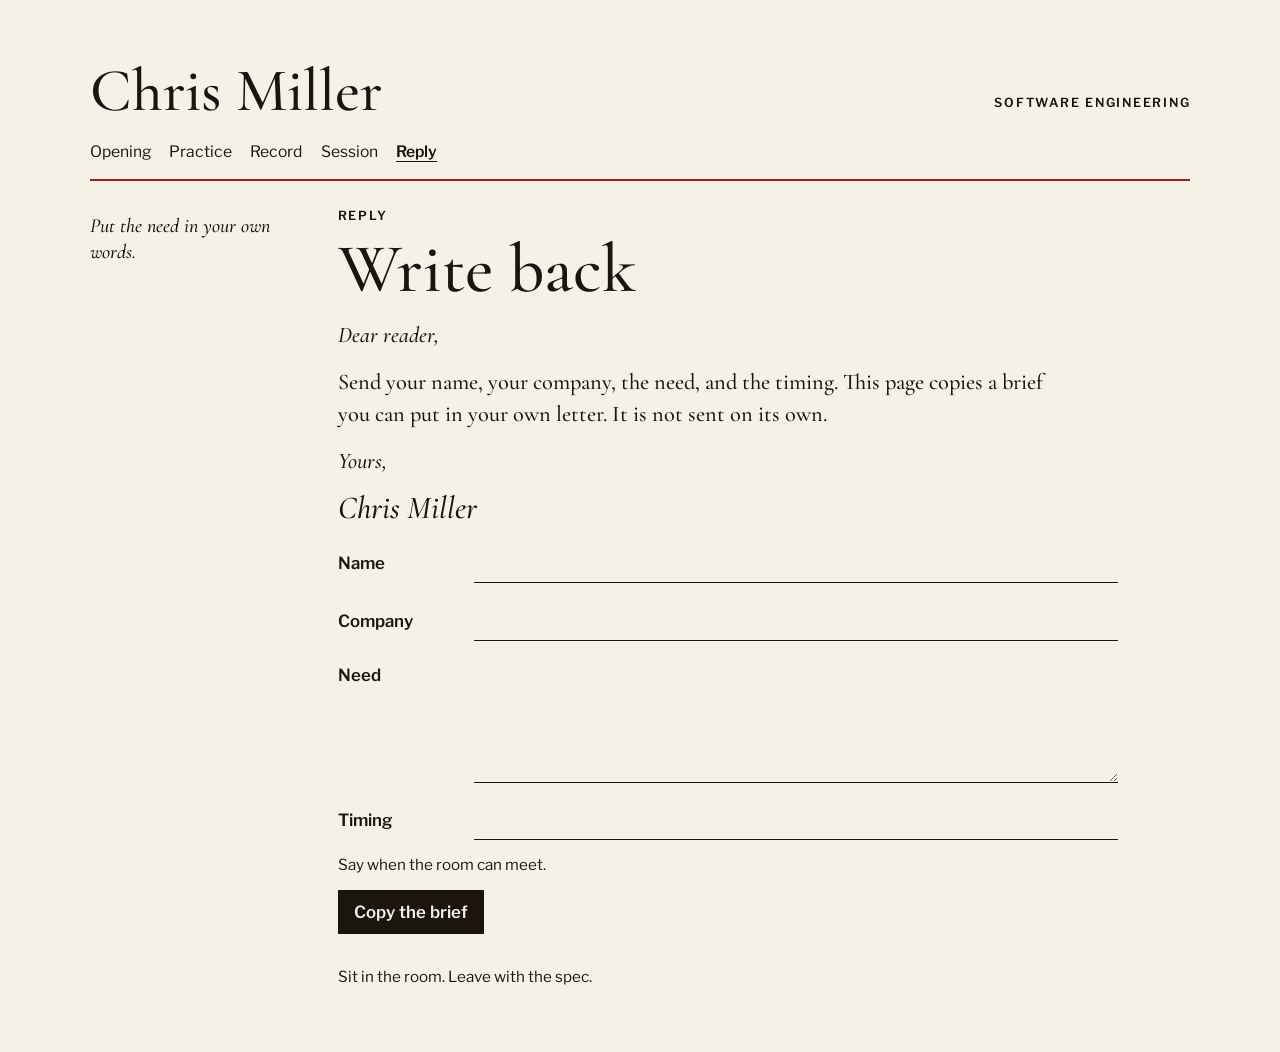
==== commit 55d865e9: "Replace the ticket with hotel stationery. Wide margins, one red rule, and a letter on each page." ====
--- a/contact.html
+++ b/contact.html
@@ -3,67 +3,74 @@
 <head>
   <meta charset="utf-8">
   <meta name="viewport" content="width=device-width, initial-scale=1">
-  <title>Call the stop, Chris Miller</title>
+  <title>Write back, Chris Miller</title>
   <meta name="description" content="Write your name, company, need, and timing. The page copies a brief for Chris Miller.">
-  <meta name="theme-color" content="#0c0c0c">
+  <meta name="theme-color" content="#f6f1e6">
   <link rel="icon" href="favicon.svg" type="image/svg+xml">
-  <link rel="preload" href="fonts/barlow-condensed-600.woff2" as="font" type="font/woff2" crossorigin>
+  <link rel="preload" href="fonts/cormorant.woff2" as="font" type="font/woff2" crossorigin>
   <link rel="stylesheet" href="site.css">
   <script>document.documentElement.classList.add("js");</script>
 </head>
 <body>
-  <a class="skip" href="#board">Skip to the board</a>
-  <header class="blind">
-    <div class="blind-top">
-      <p class="operator">Chris Miller</p>
+  <a class="skip" href="#letter">Skip to the letter</a>
+  <div class="sheet">
+    <header class="letterhead">
+      <p class="name">Chris Miller</p>
       <button class="menu-button" type="button" data-menu aria-expanded="false" aria-controls="site-nav">Menu</button>
-      <p class="coach">Night coach</p>
+      <p class="trade">Software engineering</p>
+      <nav id="site-nav" class="letter-nav" data-nav aria-label="Pages">
+        <a href="index.html">Opening</a>
+        <a href="practice.html">Practice</a>
+        <a href="record.html">Record</a>
+        <a href="session.html">Session</a>
+        <a href="contact.html" aria-current="page">Reply</a>
+      </nav>
+    </header>
+    <hr class="rule">
+    <div class="spread">
+      <aside class="margin-note">
+        <p>Put the need in your own words.</p>
+      </aside>
+      <article id="letter" class="letter" tabindex="-1">
+        <p class="dateline">Reply</p>
+        <h1>Write back</h1>
+        <p class="salutation">Dear reader,</p>
+        <p>Send your name, your company, the need, and the timing. This page copies a brief you can put in your own letter. It is not sent on its own.</p>
+        <p class="close">Yours,</p>
+        <p class="sign">Chris Miller</p>
+        <noscript>
+          <p>Script is off, so this page cannot copy the brief.</p>
+        </noscript>
+        <form class="brief-form" data-brief method="post" action="contact.html">
+          <div class="field">
+            <label for="name">Name</label>
+            <input id="name" name="name" type="text" autocomplete="name" required>
+          </div>
+          <div class="field">
+            <label for="company">Company</label>
+            <input id="company" name="company" type="text" autocomplete="organization" required>
+          </div>
+          <div class="field field-block">
+            <label for="need">Need</label>
+            <textarea id="need" name="need" required></textarea>
+          </div>
+          <div class="field">
+            <label for="timing">Timing</label>
+            <input id="timing" name="timing" type="text" required aria-describedby="timing-hint">
+          </div>
+          <p class="hint" id="timing-hint">Say when the room can meet.</p>
+          <button class="submit" type="submit">Copy the brief</button>
+        </form>
+        <div class="brief-out" data-brief-out hidden>
+          <h2>The brief</h2>
+          <p data-brief-status role="status"></p>
+          <pre data-brief-text></pre>
+          <p><a data-mailto hidden>Open this brief in mail</a></p>
+        </div>
+        <p class="colophon">Sit in the room. Leave with the spec.</p>
+      </article>
     </div>
-    <nav id="site-nav" class="board-nav" data-nav aria-label="Pages">
-      <a href="index.html">Board</a>
-      <a href="departures.html">Departures</a>
-      <a href="cabin.html">Cabin</a>
-      <a href="yard.html">Yard</a>
-      <a href="contact.html" aria-current="page">Call</a>
-    </nav>
-  </header>
-  <main id="board" tabindex="-1">
-    <p class="service">Call</p>
-    <h1>Write the brief</h1>
-    <p class="lead">Your name, your company, the need, and the timing. Submit, and this page copies a formatted brief. It is not sent on its own.</p>
-    <noscript>
-      <p>Script is off, so this page cannot copy the brief.</p>
-    </noscript>
-    <form class="brief-form" data-brief method="post" action="contact.html">
-      <div class="field">
-        <label for="name">Name</label>
-        <input id="name" name="name" type="text" autocomplete="name" required>
-      </div>
-      <div class="field">
-        <label for="company">Company</label>
-        <input id="company" name="company" type="text" autocomplete="organization" required>
-      </div>
-      <div class="field">
-        <label for="need">Need</label>
-        <textarea id="need" name="need" required></textarea>
-      </div>
-      <div class="field">
-        <label for="timing">Timing</label>
-        <input id="timing" name="timing" type="text" required aria-describedby="timing-hint">
-      </div>
-      <p class="hint" id="timing-hint">Say when the room can meet.</p>
-      <button class="submit" type="submit">Copy the brief</button>
-    </form>
-    <div class="brief-out" data-brief-out hidden>
-      <h2>The brief</h2>
-      <p data-brief-status role="status"></p>
-      <pre data-brief-text></pre>
-      <p><a data-mailto hidden>Open this brief in mail</a></p>
-    </div>
-  </main>
-  <footer class="colophon">
-    <p>Sit in the room. Leave with the spec.</p>
-  </footer>
+  </div>
   <script src="site.js"></script>
 </body>
 </html>
--- a/site.css
+++ b/site.css
@@ -1,33 +1,32 @@
 @font-face {
-  font-family: "Barlow Condensed";
-  font-style: normal;
-  font-weight: 500;
+  font-family: "Cormorant Garamond";
+  font-style: normal;
+  font-weight: 500 600;
   font-display: swap;
-  src: url("fonts/barlow-condensed-500.woff2") format("woff2");
+  src: url("fonts/cormorant.woff2") format("woff2");
 }
 
 @font-face {
-  font-family: "Barlow Condensed";
-  font-style: normal;
-  font-weight: 600;
+  font-family: "Cormorant Garamond";
+  font-style: italic;
+  font-weight: 500;
   font-display: swap;
-  src: url("fonts/barlow-condensed-600.woff2") format("woff2");
+  src: url("fonts/cormorant-italic.woff2") format("woff2");
 }
 
 @font-face {
-  font-family: "Literata";
+  font-family: "Libre Franklin";
   font-style: normal;
   font-weight: 400 600;
   font-display: swap;
-  src: url("fonts/literata.woff2") format("woff2");
+  src: url("fonts/libre-franklin.woff2") format("woff2");
 }
 
 :root {
-  --black: #0c0c0c;
-  --sodium: #ffb000;
-  --cobalt: #1c3d8c;
-  --cream: #f4efe2;
-  color-scheme: dark;
+  --ink: #1c140f;
+  --paper: #f6f1e6;
+  --rule: #9a1c1c;
+  color-scheme: light;
 }
 
 *,
@@ -42,21 +41,21 @@
 
 body {
   margin: 0;
-  background: var(--black);
-  color: var(--cream);
-  font-family: Literata, "Iowan Old Style", Palatino, Georgia, serif;
-  font-size: 1.15rem;
+  background: var(--paper);
+  color: var(--ink);
+  font-family: "Libre Franklin", "Avenir Next", "Segoe UI", sans-serif;
+  font-size: 1.05rem;
   line-height: 1.5;
 }
 
 :focus-visible {
-  outline: 3px solid var(--sodium);
+  outline: 3px solid var(--ink);
   outline-offset: 3px;
 }
 
 ::selection {
-  background: var(--sodium);
-  color: var(--black);
+  background: var(--ink);
+  color: var(--paper);
 }
 
 .skip {
@@ -67,48 +66,43 @@
   transform: translateY(-150%);
   min-height: 44px;
   padding: 0.65rem 1rem;
-  background: var(--sodium);
-  color: var(--black);
-  font-family: "Barlow Condensed", "Arial Narrow", sans-serif;
-  font-weight: 600;
-  letter-spacing: 0.06em;
-  text-transform: uppercase;
+  background: var(--ink);
+  color: var(--paper);
 }
 
 .skip:focus {
   transform: none;
 }
 
-.blind-top {
+.sheet {
+  padding: clamp(1.6rem, 5vw, 4rem) clamp(1.15rem, 7vw, 6.5rem) 4rem;
+}
+
+.letterhead {
   display: grid;
   grid-template-columns: minmax(0, 1fr) auto;
   align-items: end;
   gap: 0.35rem 1rem;
-  padding: 1rem 1.15rem 0;
-}
-
-.operator {
-  margin: 0;
+}
+
+.name {
   grid-column: 1;
   grid-row: 1;
-  color: var(--sodium);
-  font-family: "Barlow Condensed", "Arial Narrow", sans-serif;
-  font-weight: 600;
-  font-size: clamp(2.4rem, 7vw, 4.6rem);
-  line-height: 0.82;
-  letter-spacing: 0.02em;
-  text-transform: uppercase;
-}
-
-.coach {
   margin: 0;
+  font-family: "Cormorant Garamond", Georgia, serif;
+  font-size: clamp(2.5rem, 5vw, 3.8rem);
+  font-weight: 500;
+  line-height: 0.9;
+}
+
+.trade {
   grid-column: 2;
   grid-row: 1;
-  color: var(--cream);
-  font-family: "Barlow Condensed", "Arial Narrow", sans-serif;
-  font-weight: 500;
-  font-size: 1.15rem;
-  letter-spacing: 0.16em;
+  justify-self: end;
+  margin: 0 0 0.35rem;
+  font-size: 0.78rem;
+  font-weight: 600;
+  letter-spacing: 0.14em;
   text-transform: uppercase;
 }
 
@@ -119,308 +113,157 @@
   min-width: 44px;
   min-height: 44px;
   padding: 0.35rem 0.8rem;
-  border: 2px solid var(--sodium);
-  background: var(--black);
-  color: var(--sodium);
-  font-family: "Barlow Condensed", "Arial Narrow", sans-serif;
-  font-size: 1.2rem;
-  font-weight: 600;
-  letter-spacing: 0.08em;
-  text-transform: uppercase;
+  border: 1px solid var(--ink);
+  background: var(--paper);
+  color: var(--ink);
+  font: inherit;
+  font-weight: 600;
   cursor: pointer;
 }
 
-.board-nav {
+.letter-nav {
+  grid-column: 1 / -1;
   display: flex;
   flex-wrap: wrap;
-  gap: 0.45rem;
-  padding: 0.9rem 1.15rem 0;
-}
-
-.board-nav a {
+  gap: 0.15rem 1.15rem;
+  margin-top: 0.35rem;
+}
+
+.letter-nav a {
   display: inline-flex;
   align-items: center;
   min-height: 44px;
-  padding: 0.3rem 0.85rem 0.3rem 0.7rem;
-  border-left: 6px solid var(--sodium);
-  background: var(--cobalt);
-  color: var(--cream);
-  font-family: "Barlow Condensed", "Arial Narrow", sans-serif;
+  color: inherit;
+  font-size: 0.98rem;
+  text-decoration: none;
+}
+
+.letter-nav a[aria-current="page"] {
+  font-weight: 600;
+  text-decoration: underline;
+  text-underline-offset: 0.28em;
+}
+
+/* The only red on the page. Hotel paper gets one rule under the name. */
+.rule {
+  height: 2px;
+  margin: 0.35rem 0 1.6rem;
+  border: 0;
+  background: var(--rule);
+}
+
+.spread {
+  display: grid;
+  grid-template-columns: minmax(8rem, 13rem) minmax(0, 65ch);
+  gap: 1.25rem 2.5rem;
+  justify-content: start;
+  align-items: start;
+}
+
+.margin-note {
+  margin: 0.35rem 0 0;
+  font-family: "Cormorant Garamond", Georgia, serif;
+  font-style: italic;
+  font-weight: 500;
   font-size: 1.25rem;
-  font-weight: 600;
-  letter-spacing: 0.07em;
-  text-decoration: none;
+  line-height: 1.3;
+}
+
+.margin-note p {
+  margin: 0;
+}
+
+.letter p.dateline {
+  margin: 0 0 0.7rem;
+  font-family: "Libre Franklin", "Avenir Next", sans-serif;
+  font-size: 0.78rem;
+  font-weight: 600;
+  font-style: normal;
+  line-height: 1.4;
+  letter-spacing: 0.14em;
   text-transform: uppercase;
 }
 
-.board-nav a[aria-current="page"] {
-  background: var(--sodium);
-  color: var(--black);
-  border-left-color: var(--black);
-}
-
-#board {
-  padding: 1.6rem 1.15rem 2.5rem;
-  min-width: 0;
-}
-
-.service {
-  margin: 0 0 0.35rem;
-  color: var(--cream);
-  font-family: "Barlow Condensed", "Arial Narrow", sans-serif;
-  font-size: 1.05rem;
-  font-weight: 500;
-  letter-spacing: 0.18em;
-  text-transform: uppercase;
-}
-
-h1,
-h2,
-.bar,
-.shift h2 {
-  font-family: "Barlow Condensed", "Arial Narrow", sans-serif;
-  font-weight: 600;
-  letter-spacing: 0.02em;
-  text-transform: uppercase;
-}
-
 h1 {
-  margin: 0;
-  max-width: 14ch;
-  color: var(--cream);
-  font-size: clamp(3.3rem, 9vw, 7.2rem);
-  line-height: 0.84;
-}
-
-h1 .line {
-  display: block;
-}
-
-h1 .line-accent {
-  color: var(--sodium);
-}
-
-.lead,
-.leg p,
-.panel p,
-.shift p,
-.holds dd,
-.hint,
-.brief-out p {
+  margin: 0 0 1rem;
+  max-width: 16ch;
+  font-family: "Cormorant Garamond", Georgia, serif;
+  font-size: clamp(2.6rem, 5.4vw, 4.4rem);
+  font-weight: 500;
+  line-height: 0.98;
+  text-wrap: balance;
+}
+
+.letter p {
   max-width: 65ch;
-}
-
-.lead {
-  margin: 1.15rem 0 0;
-  max-width: 42ch;
-  font-size: 1.25rem;
+  margin: 0 0 0.95rem;
+  font-family: "Cormorant Garamond", Georgia, serif;
+  font-size: 1.4rem;
+  font-weight: 500;
+  line-height: 1.42;
+}
+
+.letter p.salutation,
+.letter p.close,
+.letter p.sign {
+  font-style: italic;
+}
+
+.letter p.sign {
+  margin-top: 0.15rem;
+  font-size: 2rem;
+  line-height: 1;
+}
+
+.letter p.colophon {
+  max-width: 65ch;
+  margin: 2rem 0 0;
+  font-family: "Libre Franklin", "Avenir Next", sans-serif;
+  font-size: 0.95rem;
+  font-weight: 400;
+  font-style: normal;
   line-height: 1.45;
 }
 
-/* Each run steps right so the board reads as a diagonal timetable. */
-.runs {
-  list-style: none;
-  margin: 2rem 0 0;
-  padding: 0;
-}
-
-.runs li {
-  width: calc(100% - var(--step) * 3.2%);
-  margin: 0 0 0.5rem calc(var(--step) * 3.2%);
-}
-
-.runs li:nth-child(1) { --step: 0; }
-.runs li:nth-child(2) { --step: 1; }
-.runs li:nth-child(3) { --step: 2; }
-.runs li:nth-child(4) { --step: 3; }
-.runs li:nth-child(5) { --step: 4; }
-
-.runs a {
+.brief-form {
+  max-width: 65ch;
+  margin: 0.4rem 0 1.2rem;
+}
+
+.field {
   display: grid;
-  grid-template-columns: 3.2rem minmax(0, 1fr) auto;
-  gap: 0.35rem 0.85rem;
-  align-items: center;
-  min-height: 52px;
-  padding: 0.45rem 1.6rem 0.45rem 0.8rem;
-  background: var(--cobalt);
-  color: var(--cream);
-  text-decoration: none;
-  clip-path: polygon(0 0, calc(100% - 18px) 0, 100% 100%, 0 100%);
-}
-
-.runs .num,
-.bar .num {
-  color: var(--sodium);
-  font-family: "Barlow Condensed", "Arial Narrow", sans-serif;
-  font-weight: 600;
-  font-size: 1.45rem;
-  letter-spacing: 0.06em;
-}
-
-.runs .name {
-  font-family: "Barlow Condensed", "Arial Narrow", sans-serif;
-  font-size: clamp(1.6rem, 3vw, 2.2rem);
-  font-weight: 600;
-  letter-spacing: 0.05em;
-  text-transform: uppercase;
-}
-
-.runs .where {
-  font-family: Literata, Georgia, serif;
-  font-size: 1rem;
-  text-transform: none;
-  letter-spacing: 0;
-}
-
-.aside-note {
-  margin: 1.4rem 0 0;
-  max-width: 36ch;
-  color: var(--sodium);
-  font-family: "Barlow Condensed", "Arial Narrow", sans-serif;
-  font-size: 1.35rem;
-  letter-spacing: 0.04em;
-  text-transform: uppercase;
-}
-
-.legs {
-  margin-top: 1.8rem;
-}
-
-.leg {
-  margin-bottom: 1.6rem;
-}
-
-.bar {
-  display: flex;
-  align-items: center;
-  gap: 0.8rem;
-  width: calc(100% - var(--step) * 2.25rem);
-  min-height: 52px;
-  margin: 0 0 0.75rem calc(var(--step) * 2.25rem);
-  padding: 0.35rem 1.4rem 0.35rem 0.85rem;
-  background: var(--cobalt);
-  color: var(--cream);
-  font-size: clamp(2rem, 4vw, 3rem);
-  line-height: 0.9;
-  clip-path: polygon(0 0, calc(100% - 16px) 0, 100% 100%, 0 100%);
-}
-
-.leg:nth-child(1) { --step: 0; }
-.leg:nth-child(2) { --step: 1; }
-.leg:nth-child(3) { --step: 2; }
-.leg:nth-child(4) { --step: 3; }
-.leg:nth-child(5) { --step: 4; }
-
-.leg p,
-.panel p,
-.shift p {
-  margin: 0;
-}
-
-.leg p + p,
-.panel p + p,
-.shift p + p {
-  margin-top: 0.85rem;
-}
-
-.panel {
-  max-width: 68ch;
-  margin: 1.4rem 10vw 0 0;
-  padding: 1.2rem 1.2rem 1.35rem;
-  background: var(--cobalt);
-}
-
-.subhead {
-  margin: 2rem 0 0.4rem;
-  color: var(--sodium);
-  font-size: clamp(2rem, 4vw, 3rem);
-  line-height: 0.9;
-}
-
-.holds {
-  margin: 0.4rem 0 0;
-}
-
-.holds div {
-  display: grid;
-  grid-template-columns: 8.5rem minmax(0, 48ch);
-  gap: 0.6rem 1rem;
-  align-items: baseline;
-  margin-left: calc(var(--n) * 0.45rem);
-  padding: 0.75rem 0;
-  border-top: 2px solid var(--sodium);
-}
-
-.holds div:nth-child(1) { --n: 0; }
-.holds div:nth-child(2) { --n: 1; }
-.holds div:nth-child(3) { --n: 2; }
-.holds div:nth-child(4) { --n: 3; }
-
-.holds dt {
-  margin: 0;
-  color: var(--sodium);
-  font-family: "Barlow Condensed", "Arial Narrow", sans-serif;
-  font-size: 1.7rem;
-  font-weight: 600;
-  letter-spacing: 0.05em;
-  text-transform: uppercase;
-}
-
-.holds dd {
-  margin: 0;
-}
-
-.yard {
-  display: grid;
-  grid-template-columns: minmax(0, 62ch) minmax(0, 62ch);
-  gap: 2rem 3rem;
+  grid-template-columns: 7.5rem minmax(0, 1fr);
+  gap: 0.4rem 1rem;
+  align-items: end;
+  margin-bottom: 0.85rem;
+}
+
+.field-block {
   align-items: start;
-  margin-top: 1.6rem;
-}
-
-.shift h2 {
-  margin: 0 0 0.55rem;
-  color: var(--sodium);
-  font-size: clamp(3rem, 7vw, 5.4rem);
-  line-height: 0.84;
-}
-
-.shift-late {
-  margin-top: 3.5rem;
-}
-
-.brief-form {
-  max-width: 38rem;
-  margin-top: 1.5rem;
-}
-
-.field {
-  display: flex;
-  flex-direction: column;
-  gap: 0.2rem;
-  margin-bottom: 1rem;
 }
 
 .field label {
-  color: var(--sodium);
-  font-family: "Barlow Condensed", "Arial Narrow", sans-serif;
-  font-size: 1.2rem;
-  font-weight: 600;
-  letter-spacing: 0.08em;
-  text-transform: uppercase;
+  font-weight: 600;
+  padding-bottom: 0.45rem;
+}
+
+.field-block label {
+  padding-top: 0.55rem;
+  padding-bottom: 0;
 }
 
 input,
 textarea {
   width: 100%;
   min-height: 44px;
-  padding: 0.45rem 0;
+  padding: 0.4rem 0;
   border: 0;
-  border-bottom: 2px solid var(--sodium);
+  border-bottom: 1px solid var(--ink);
   border-radius: 0;
   background: transparent;
-  color: var(--cream);
+  color: inherit;
   font: inherit;
+  font-size: 1rem;
 }
 
 textarea {
@@ -428,128 +271,98 @@
   resize: vertical;
 }
 
-.hint {
-  margin: 0 0 0.4rem;
+.letter p.hint {
+  margin: 0 0 0.9rem;
+  font-family: "Libre Franklin", "Avenir Next", sans-serif;
+  font-size: 0.95rem;
+  font-weight: 400;
+  font-style: normal;
+  line-height: 1.45;
 }
 
 .submit {
   min-height: 44px;
-  margin-top: 0.4rem;
-  padding: 0.45rem 1rem;
+  padding: 0.55rem 1rem;
   border: 0;
-  background: var(--sodium);
-  color: var(--black);
-  font-family: "Barlow Condensed", "Arial Narrow", sans-serif;
-  font-size: 1.35rem;
-  font-weight: 600;
-  letter-spacing: 0.07em;
-  text-transform: uppercase;
+  background: var(--ink);
+  color: var(--paper);
+  font: inherit;
+  font-weight: 600;
   cursor: pointer;
 }
 
 .brief-out {
   max-width: 65ch;
-  margin-top: 1.6rem;
+  margin: 0 0 1rem;
 }
 
 .brief-out h2 {
   margin: 0 0 0.4rem;
-  color: var(--sodium);
-  font-size: 2.4rem;
-  line-height: 0.9;
+  font-family: "Cormorant Garamond", Georgia, serif;
+  font-size: 2rem;
+  font-weight: 500;
 }
 
 .brief-out pre {
-  margin: 0.4rem 0 0;
-  padding: 1rem;
+  margin: 0.4rem 0;
+  padding: 0;
   max-width: 100%;
-  background: var(--cobalt);
-  color: var(--cream);
+  background: transparent;
   white-space: pre-wrap;
   overflow-wrap: anywhere;
-  font-family: Literata, Georgia, serif;
-  font-size: 1.05rem;
-  line-height: 1.45;
+  font-family: "Cormorant Garamond", Georgia, serif;
+  font-size: 1.25rem;
+  line-height: 1.4;
 }
 
 .brief-out a {
   display: inline-flex;
   align-items: center;
   min-height: 44px;
-  color: var(--sodium);
-}
-
-.colophon {
-  margin: 0;
-  padding: 0 1.15rem 2.4rem;
-  color: var(--sodium);
-  font-family: "Barlow Condensed", "Arial Narrow", sans-serif;
-  font-size: 1.25rem;
-  font-weight: 600;
-  letter-spacing: 0.06em;
-  text-transform: uppercase;
+  color: inherit;
 }
 
 [hidden] {
   display: none !important;
 }
 
-@media (max-width: 860px) {
-  .yard {
+@media (max-width: 760px) {
+  .spread {
     grid-template-columns: minmax(0, 1fr);
-  }
-
-  .shift-late {
-    margin-top: 0.5rem;
-  }
-
-  .coach {
-    grid-column: 1 / -1;
-    grid-row: 2;
-  }
-}
-
-@media (max-width: 720px) {
+    gap: 0.8rem;
+  }
+
   .js .menu-button {
     display: inline-flex;
     grid-column: 2;
     grid-row: 1;
   }
 
-  .js .board-nav {
+  .trade {
+    grid-column: 1 / -1;
+    grid-row: 2;
+    justify-self: start;
+    margin: 0.2rem 0 0;
+  }
+
+  .js .letter-nav {
     display: none;
-    padding-top: 0.7rem;
-  }
-
-  .js .board-nav.is-open {
+  }
+
+  .js .letter-nav.is-open {
     display: flex;
     flex-direction: column;
-  }
-
-  .board-nav a {
-    width: 100%;
-  }
-
-  .runs a {
-    grid-template-columns: 2.6rem minmax(0, 1fr);
-  }
-
-  .runs .where {
-    grid-column: 2;
-  }
-
-  .panel {
-    margin-right: 0;
-  }
-
-  .bar {
-    width: calc(100% - var(--step) * 0.55rem);
-    margin-left: calc(var(--step) * 0.55rem);
-  }
-
-  .holds div {
+    gap: 0;
+  }
+
+  .field {
     grid-template-columns: minmax(0, 1fr);
-    margin-left: calc(var(--n) * 0.3rem);
+    gap: 0.15rem;
+  }
+
+  .field label,
+  .field-block label {
+    padding: 0;
   }
 }
 
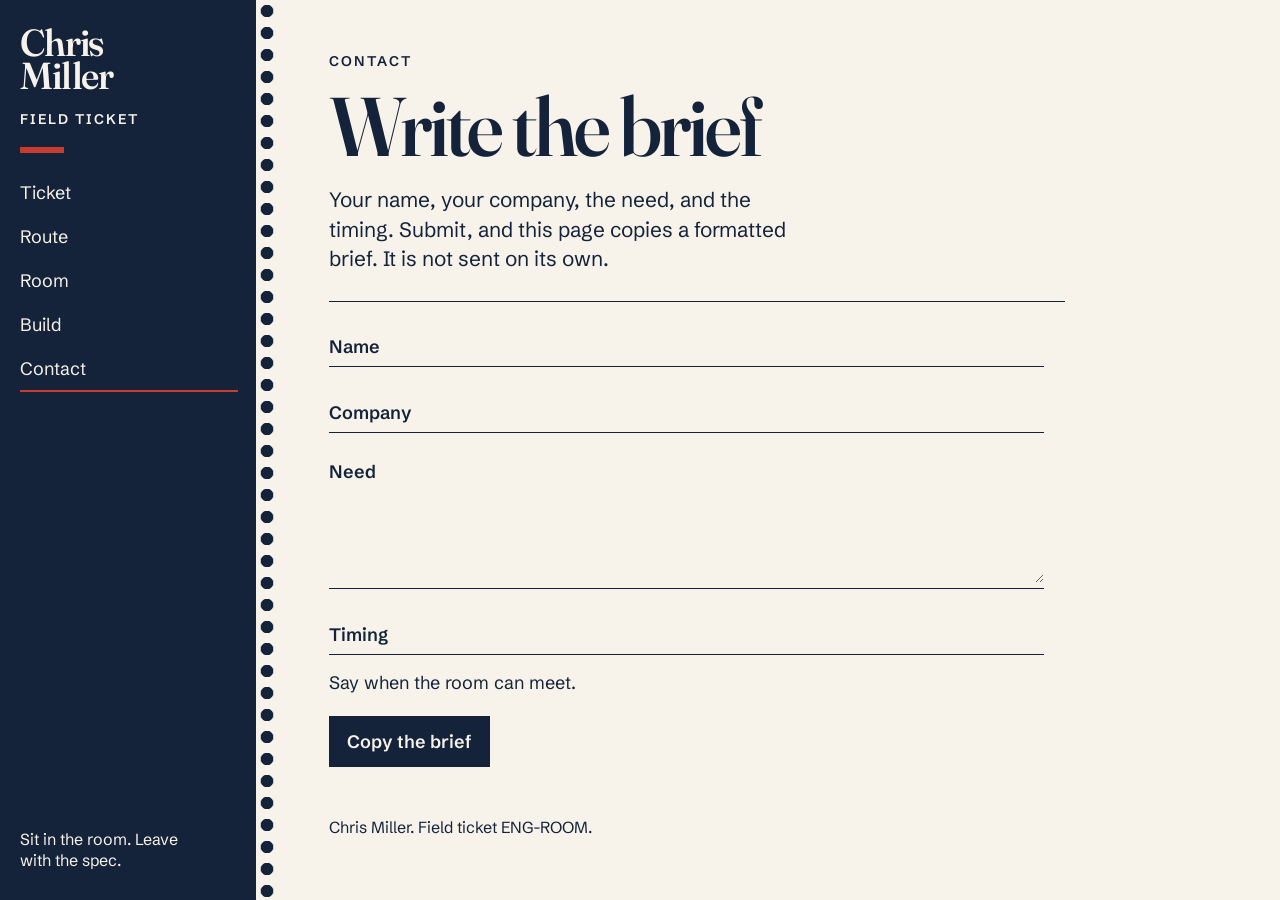
==== commit aba2c60d: "Publish main, acid, and folio for a stable public host." ====
--- a/contact.html
+++ b/contact.html
@@ -3,41 +3,37 @@
 <head>
   <meta charset="utf-8">
   <meta name="viewport" content="width=device-width, initial-scale=1">
-  <title>Write back, Chris Miller</title>
+  <title>Send a brief, Chris Miller</title>
   <meta name="description" content="Write your name, company, need, and timing. The page copies a brief for Chris Miller.">
-  <meta name="theme-color" content="#f6f1e6">
+  <meta name="theme-color" content="#f7f3ea">
   <link rel="icon" href="favicon.svg" type="image/svg+xml">
-  <link rel="preload" href="fonts/cormorant.woff2" as="font" type="font/woff2" crossorigin>
+  <link rel="preload" href="fonts/fraunces.woff2" as="font" type="font/woff2" crossorigin>
   <link rel="stylesheet" href="site.css">
   <script>document.documentElement.classList.add("js");</script>
 </head>
 <body>
-  <a class="skip" href="#letter">Skip to the letter</a>
-  <div class="sheet">
-    <header class="letterhead">
-      <p class="name">Chris Miller</p>
+  <a class="skip" href="#ticket-body">Skip to ticket</a>
+  <div class="ticket">
+    <header class="stub">
+      <p class="carrier">Chris Miller</p>
       <button class="menu-button" type="button" data-menu aria-expanded="false" aria-controls="site-nav">Menu</button>
-      <p class="trade">Software engineering</p>
-      <nav id="site-nav" class="letter-nav" data-nav aria-label="Pages">
-        <a href="index.html">Opening</a>
-        <a href="practice.html">Practice</a>
-        <a href="record.html">Record</a>
-        <a href="session.html">Session</a>
-        <a href="contact.html" aria-current="page">Reply</a>
+      <p class="ticket-class">Field ticket</p>
+      <div class="route-mark" aria-hidden="true"></div>
+      <nav id="site-nav" class="site-nav" data-nav aria-label="Pages">
+        <a href="index.html">Ticket</a>
+        <a href="route.html">Route</a>
+        <a href="room.html">Room</a>
+        <a href="build.html">Build</a>
+        <a href="contact.html" aria-current="page">Contact</a>
       </nav>
+      <p class="stub-foot">Sit in the room. Leave with the spec.</p>
     </header>
-    <hr class="rule">
-    <div class="spread">
-      <aside class="margin-note">
-        <p>Put the need in your own words.</p>
-      </aside>
-      <article id="letter" class="letter" tabindex="-1">
-        <p class="dateline">Reply</p>
-        <h1>Write back</h1>
-        <p class="salutation">Dear reader,</p>
-        <p>Send your name, your company, the need, and the timing. This page copies a brief you can put in your own letter. It is not sent on its own.</p>
-        <p class="close">Yours,</p>
-        <p class="sign">Chris Miller</p>
+    <div class="perf" aria-hidden="true"></div>
+    <main id="ticket-body" class="ticket-body" tabindex="-1">
+      <div class="frame">
+        <p class="kicker">Contact</p>
+        <h1>Write the brief</h1>
+        <p class="deck">Your name, your company, the need, and the timing. Submit, and this page copies a formatted brief. It is not sent on its own.</p>
         <noscript>
           <p>Script is off, so this page cannot copy the brief.</p>
         </noscript>
@@ -67,9 +63,9 @@
           <pre data-brief-text></pre>
           <p><a data-mailto hidden>Open this brief in mail</a></p>
         </div>
-        <p class="colophon">Sit in the room. Leave with the spec.</p>
-      </article>
-    </div>
+        <p class="end">Chris Miller. Field ticket ENG-ROOM.</p>
+      </div>
+    </main>
   </div>
   <script src="site.js"></script>
 </body>
--- a/site.css
+++ b/site.css
@@ -1,31 +1,24 @@
 @font-face {
-  font-family: "Cormorant Garamond";
+  font-family: "Fraunces";
   font-style: normal;
   font-weight: 500 600;
   font-display: swap;
-  src: url("fonts/cormorant.woff2") format("woff2");
+  src: url("fonts/fraunces.woff2") format("woff2");
 }
 
 @font-face {
-  font-family: "Cormorant Garamond";
-  font-style: italic;
-  font-weight: 500;
-  font-display: swap;
-  src: url("fonts/cormorant-italic.woff2") format("woff2");
-}
-
-@font-face {
-  font-family: "Libre Franklin";
+  font-family: "Schibsted Grotesk";
   font-style: normal;
   font-weight: 400 600;
   font-display: swap;
-  src: url("fonts/libre-franklin.woff2") format("woff2");
+  src: url("fonts/schibsted-grotesk.woff2") format("woff2");
 }
 
 :root {
-  --ink: #1c140f;
-  --paper: #f6f1e6;
-  --rule: #9a1c1c;
+  --ink: #14233a;
+  --paper: #f7f3ea;
+  --signal: #c83c2f;
+  --coupon: #efeadd;
   color-scheme: light;
 }
 
@@ -43,18 +36,19 @@
   margin: 0;
   background: var(--paper);
   color: var(--ink);
-  font-family: "Libre Franklin", "Avenir Next", "Segoe UI", sans-serif;
-  font-size: 1.05rem;
-  line-height: 1.5;
+  font-family: "Schibsted Grotesk", "Avenir Next", "Segoe UI", sans-serif;
+  font-size: 1.125rem;
+  font-weight: 400;
+  line-height: 1.55;
 }
 
 :focus-visible {
-  outline: 3px solid var(--ink);
+  outline: 3px solid var(--signal);
   outline-offset: 3px;
 }
 
 ::selection {
-  background: var(--ink);
+  background: var(--signal);
   color: var(--paper);
 }
 
@@ -64,225 +58,366 @@
   top: 0.75rem;
   z-index: 4;
   transform: translateY(-150%);
-  min-height: 44px;
+  background: var(--paper);
+  color: var(--ink);
   padding: 0.65rem 1rem;
+  min-height: 44px;
+}
+
+.skip:focus {
+  transform: translateY(0);
+}
+
+.ticket {
+  display: grid;
+  grid-template-columns: minmax(12.5rem, 16rem) 1.35rem minmax(0, 1fr);
+  min-height: 100vh;
+  min-height: 100dvh;
+}
+
+.stub {
   background: var(--ink);
   color: var(--paper);
-}
-
-.skip:focus {
-  transform: none;
-}
-
-.sheet {
-  padding: clamp(1.6rem, 5vw, 4rem) clamp(1.15rem, 7vw, 6.5rem) 4rem;
-}
-
-.letterhead {
-  display: grid;
-  grid-template-columns: minmax(0, 1fr) auto;
-  align-items: end;
-  gap: 0.35rem 1rem;
-}
-
-.name {
-  grid-column: 1;
-  grid-row: 1;
-  margin: 0;
-  font-family: "Cormorant Garamond", Georgia, serif;
-  font-size: clamp(2.5rem, 5vw, 3.8rem);
-  font-weight: 500;
+  padding: 1.6rem 1.15rem 1.75rem 1.25rem;
+  display: flex;
+  flex-direction: column;
+  min-width: 0;
+}
+
+.carrier {
+  margin: 0;
+  max-width: 6.2ch;
+  font-family: Fraunces, "Iowan Old Style", Palatino, Georgia, serif;
+  font-weight: 560;
+  font-size: 2.35rem;
   line-height: 0.9;
-}
-
-.trade {
-  grid-column: 2;
-  grid-row: 1;
-  justify-self: end;
-  margin: 0 0 0.35rem;
-  font-size: 0.78rem;
+  letter-spacing: -0.03em;
+  font-variation-settings: "opsz" 72, "SOFT" 20, "WONK" 1;
+}
+
+.ticket-class {
+  margin: 1rem 0 0;
+  font-size: 0.875rem;
   font-weight: 600;
   letter-spacing: 0.14em;
   text-transform: uppercase;
+}
+
+/* Punches sit on the tear so the stub reads as a ticket, not a sidebar. */
+.route-mark {
+  width: 2.75rem;
+  height: 0.4rem;
+  margin: 1rem 0 1.15rem;
+  background: var(--signal);
 }
 
 .menu-button {
   display: none;
   align-items: center;
   justify-content: center;
+  min-height: 44px;
   min-width: 44px;
-  min-height: 44px;
-  padding: 0.35rem 0.8rem;
-  border: 1px solid var(--ink);
-  background: var(--paper);
-  color: var(--ink);
+  padding: 0.4rem 0.85rem;
+  border: 1px solid var(--paper);
+  background: transparent;
+  color: var(--paper);
   font: inherit;
   font-weight: 600;
   cursor: pointer;
 }
 
-.letter-nav {
-  grid-column: 1 / -1;
+.site-nav {
   display: flex;
-  flex-wrap: wrap;
-  gap: 0.15rem 1.15rem;
-  margin-top: 0.35rem;
-}
-
-.letter-nav a {
-  display: inline-flex;
+  flex-direction: column;
+}
+
+.site-nav a {
+  display: flex;
   align-items: center;
   min-height: 44px;
-  color: inherit;
-  font-size: 0.98rem;
+  color: var(--paper);
   text-decoration: none;
-}
-
-.letter-nav a[aria-current="page"] {
+  border-bottom: 2px solid transparent;
+}
+
+.site-nav a:hover,
+.site-nav a[aria-current="page"] {
+  border-bottom-color: var(--signal);
+}
+
+.stub-foot {
+  margin: auto 0 0;
+  padding-top: 2rem;
+  max-width: 18ch;
+  font-size: 1rem;
+  line-height: 1.35;
+}
+
+.perf {
+  background-color: var(--paper);
+  background-image: radial-gradient(circle at center, var(--ink) 6px, transparent 6.5px);
+  background-size: 1.35rem 22px;
+  background-repeat: repeat-y;
+  background-position: center top;
+}
+
+.ticket-body {
+  min-width: 0;
+  padding: clamp(1.5rem, 4vw, 4.25rem);
+}
+
+.frame {
+  max-width: 72rem;
+}
+
+.kicker {
+  margin: 0 0 0.9rem;
+  font-size: 0.875rem;
   font-weight: 600;
-  text-decoration: underline;
-  text-underline-offset: 0.28em;
-}
-
-/* The only red on the page. Hotel paper gets one rule under the name. */
-.rule {
-  height: 2px;
-  margin: 0.35rem 0 1.6rem;
-  border: 0;
-  background: var(--rule);
-}
-
-.spread {
-  display: grid;
-  grid-template-columns: minmax(8rem, 13rem) minmax(0, 65ch);
-  gap: 1.25rem 2.5rem;
-  justify-content: start;
-  align-items: start;
-}
-
-.margin-note {
-  margin: 0.35rem 0 0;
-  font-family: "Cormorant Garamond", Georgia, serif;
-  font-style: italic;
-  font-weight: 500;
-  font-size: 1.25rem;
-  line-height: 1.3;
-}
-
-.margin-note p {
-  margin: 0;
-}
-
-.letter p.dateline {
-  margin: 0 0 0.7rem;
-  font-family: "Libre Franklin", "Avenir Next", sans-serif;
-  font-size: 0.78rem;
-  font-weight: 600;
-  font-style: normal;
-  line-height: 1.4;
   letter-spacing: 0.14em;
   text-transform: uppercase;
 }
 
+h1,
+h2,
+.num,
+.lines dt {
+  font-family: Fraunces, "Iowan Old Style", Palatino, Georgia, serif;
+  font-weight: 560;
+  font-variation-settings: "opsz" 96, "SOFT" 30, "WONK" 1;
+}
+
 h1 {
+  margin: 0;
+  max-width: 12ch;
+  font-size: clamp(2.8rem, 6.5vw, 6rem);
+  line-height: 0.94;
+  letter-spacing: -0.035em;
+  text-wrap: balance;
+}
+
+h2 {
+  margin: 0 0 0.65rem;
+  font-size: clamp(2rem, 4vw, 3rem);
+  line-height: 1;
+  letter-spacing: -0.03em;
+}
+
+.deck,
+.prose p,
+.lines dd,
+.field,
+.end,
+.brief-out p {
+  max-width: 65ch;
+}
+
+.deck {
+  margin: 1.25rem 0 0;
+  max-width: 36ch;
+  font-size: 1.3rem;
+  line-height: 1.4;
+}
+
+.opening {
+  display: grid;
+  grid-template-columns: minmax(0, 1.15fr) minmax(15rem, 0.9fr);
+  gap: 2rem 3rem;
+  align-items: end;
+}
+
+.opening h1 {
+  grid-column: 1;
+  grid-row: 1;
+}
+
+.opening .deck {
+  grid-column: 1;
+  grid-row: 2;
+}
+
+.opening .stops {
+  grid-column: 2;
+  grid-row: 1 / span 2;
+}
+
+.stops,
+.timetable,
+.lines {
+  list-style: none;
+  margin: 0;
+  padding: 0;
+}
+
+.stops {
+  border-top: 1px solid var(--ink);
+}
+
+.stops a {
+  display: grid;
+  grid-template-columns: 3rem minmax(0, 1fr);
+  gap: 0.15rem 0.75rem;
+  align-items: baseline;
+  min-height: 44px;
+  padding: 0.8rem 0 0.7rem;
+  border-bottom: 1px solid var(--ink);
+  color: inherit;
+  text-decoration: none;
+}
+
+.stops .where {
+  grid-column: 2;
+  font-size: 1rem;
+}
+
+.num {
+  margin: 0;
+  color: var(--signal);
+  font-family: "Schibsted Grotesk", sans-serif;
+  font-weight: 600;
+  font-size: 1.15rem;
+  line-height: 1;
+  letter-spacing: 0.04em;
+  font-variant-numeric: lining-nums tabular-nums;
+  font-variation-settings: normal;
+}
+
+.stops .name,
+.timetable h2 {
+  font-family: Fraunces, Georgia, serif;
+}
+
+.stops .name {
+  font-size: 1.45rem;
+  line-height: 1.1;
+}
+
+.note {
+  margin: 1.5rem 0 0;
+  max-width: 36ch;
+}
+
+.prose {
+  margin-top: 1.5rem;
+}
+
+.prose p {
   margin: 0 0 1rem;
-  max-width: 16ch;
-  font-family: "Cormorant Garamond", Georgia, serif;
-  font-size: clamp(2.6rem, 5.4vw, 4.4rem);
-  font-weight: 500;
-  line-height: 0.98;
-  text-wrap: balance;
-}
-
-.letter p {
+}
+
+.timetable {
+  margin-top: 2.25rem;
+}
+
+.timetable li {
+  display: grid;
+  grid-template-columns: 4.25rem minmax(0, 65ch);
+  gap: 0.4rem 1.25rem;
+  padding: 1.6rem 0;
+  border-top: 1px solid var(--ink);
+  scroll-margin-top: 1rem;
+}
+
+.hint {
+  margin: 0.85rem 0 0;
   max-width: 65ch;
-  margin: 0 0 0.95rem;
-  font-family: "Cormorant Garamond", Georgia, serif;
-  font-size: 1.4rem;
-  font-weight: 500;
-  line-height: 1.42;
-}
-
-.letter p.salutation,
-.letter p.close,
-.letter p.sign {
-  font-style: italic;
-}
-
-.letter p.sign {
-  margin-top: 0.15rem;
-  font-size: 2rem;
-  line-height: 1;
-}
-
-.letter p.colophon {
-  max-width: 65ch;
+}
+
+.with-quote {
+  display: grid;
+  grid-template-columns: minmax(0, 62ch) minmax(12rem, 18rem);
+  gap: 1.5rem 3rem;
+  align-items: start;
+  margin-top: 1.75rem;
+}
+
+blockquote {
   margin: 2rem 0 0;
-  font-family: "Libre Franklin", "Avenir Next", sans-serif;
-  font-size: 0.95rem;
-  font-weight: 400;
-  font-style: normal;
-  line-height: 1.45;
+  padding: 0;
+}
+
+blockquote p {
+  margin: 0;
+  max-width: 14ch;
+  font-family: Fraunces, Georgia, serif;
+  font-size: clamp(1.85rem, 3vw, 2.7rem);
+  font-weight: 560;
+  line-height: 1.02;
+  letter-spacing: -0.03em;
+  font-variation-settings: "opsz" 80, "SOFT" 40, "WONK" 1;
+}
+
+.lines {
+  margin-top: 2rem;
+}
+
+.lines div {
+  display: grid;
+  grid-template-columns: 8rem minmax(0, 48ch);
+  gap: 0.75rem 1.25rem;
+  align-items: baseline;
+  padding: 0.95rem 0;
+  border-top: 1px solid var(--ink);
+}
+
+.lines dt {
+  margin: 0;
+  font-size: 1.65rem;
+}
+
+.lines dd {
+  margin: 0;
 }
 
 .brief-form {
-  max-width: 65ch;
-  margin: 0.4rem 0 1.2rem;
+  margin-top: 1.75rem;
+  max-width: 46rem;
+  border-top: 1px solid var(--ink);
 }
 
 .field {
   display: grid;
-  grid-template-columns: 7.5rem minmax(0, 1fr);
-  gap: 0.4rem 1rem;
+  grid-template-columns: 8.5rem minmax(0, 1fr);
+  gap: 0.65rem 1rem;
   align-items: end;
-  margin-bottom: 0.85rem;
+  padding: 0.85rem 0 0.35rem;
+  border-bottom: 1px solid var(--ink);
+}
+
+.field label {
+  font-weight: 600;
 }
 
 .field-block {
   align-items: start;
 }
 
-.field label {
-  font-weight: 600;
-  padding-bottom: 0.45rem;
-}
-
 .field-block label {
-  padding-top: 0.55rem;
-  padding-bottom: 0;
+  padding-top: 0.7rem;
 }
 
 input,
 textarea {
   width: 100%;
   min-height: 44px;
-  padding: 0.4rem 0;
+  margin: 0;
+  padding: 0.55rem 0;
   border: 0;
-  border-bottom: 1px solid var(--ink);
   border-radius: 0;
   background: transparent;
   color: inherit;
   font: inherit;
-  font-size: 1rem;
 }
 
 textarea {
-  min-height: 8rem;
+  min-height: 8.5rem;
   resize: vertical;
 }
 
-.letter p.hint {
-  margin: 0 0 0.9rem;
-  font-family: "Libre Franklin", "Avenir Next", sans-serif;
-  font-size: 0.95rem;
-  font-weight: 400;
-  font-style: normal;
-  line-height: 1.45;
-}
-
 .submit {
-  min-height: 44px;
-  padding: 0.55rem 1rem;
+  margin-top: 1.25rem;
+  min-height: 44px;
+  padding: 0.7rem 1.15rem;
   border: 0;
   background: var(--ink);
   color: var(--paper);
@@ -291,28 +426,30 @@
   cursor: pointer;
 }
 
+.submit:hover {
+  background: var(--signal);
+  color: var(--paper);
+}
+
 .brief-out {
+  margin-top: 2rem;
   max-width: 65ch;
-  margin: 0 0 1rem;
 }
 
 .brief-out h2 {
-  margin: 0 0 0.4rem;
-  font-family: "Cormorant Garamond", Georgia, serif;
   font-size: 2rem;
-  font-weight: 500;
 }
 
 .brief-out pre {
-  margin: 0.4rem 0;
-  padding: 0;
+  margin: 0.5rem 0 0;
+  padding: 1rem 1.1rem;
   max-width: 100%;
-  background: transparent;
+  background: var(--coupon);
   white-space: pre-wrap;
   overflow-wrap: anywhere;
-  font-family: "Cormorant Garamond", Georgia, serif;
-  font-size: 1.25rem;
-  line-height: 1.4;
+  font-family: "Schibsted Grotesk", sans-serif;
+  font-size: 1.05rem;
+  line-height: 1.45;
 }
 
 .brief-out a {
@@ -322,14 +459,52 @@
   color: inherit;
 }
 
+.end {
+  margin: 3rem 0 0;
+  font-size: 1rem;
+}
+
 [hidden] {
   display: none !important;
 }
 
+@media (max-width: 900px) {
+  .opening,
+  .with-quote {
+    grid-template-columns: 1fr;
+  }
+
+  .opening h1,
+  .opening .deck,
+  .opening .stops {
+    grid-column: 1;
+    grid-row: auto;
+  }
+
+  blockquote {
+    margin-top: 0.5rem;
+  }
+}
+
 @media (max-width: 760px) {
-  .spread {
+  .ticket {
     grid-template-columns: minmax(0, 1fr);
-    gap: 0.8rem;
+    grid-template-rows: auto 1.25rem auto;
+  }
+
+  .stub {
+    display: grid;
+    grid-template-columns: minmax(0, 1fr) auto;
+    column-gap: 0.75rem;
+    align-items: center;
+    padding: 1rem 1rem 0.85rem;
+  }
+
+  .carrier {
+    grid-column: 1;
+    grid-row: 1;
+    max-width: none;
+    font-size: 2rem;
   }
 
   .js .menu-button {
@@ -338,31 +513,60 @@
     grid-row: 1;
   }
 
-  .trade {
+  .ticket-class,
+  .route-mark,
+  .site-nav,
+  .stub-foot {
     grid-column: 1 / -1;
-    grid-row: 2;
-    justify-self: start;
-    margin: 0.2rem 0 0;
-  }
-
-  .js .letter-nav {
+  }
+
+  .ticket-class {
+    margin-top: 0.35rem;
+  }
+
+  .route-mark {
+    margin: 0.7rem 0 0.35rem;
+  }
+
+  .stub-foot {
+    margin: 0.35rem 0 0.2rem;
+    padding-top: 0;
+    max-width: 36ch;
+  }
+
+  .js .site-nav {
     display: none;
   }
 
-  .js .letter-nav.is-open {
+  .js .site-nav.is-open {
     display: flex;
-    flex-direction: column;
-    gap: 0;
-  }
-
+    padding-bottom: 0.4rem;
+  }
+
+  .perf {
+    height: 1.25rem;
+    background-repeat: repeat-x;
+    background-size: 22px 1.25rem;
+  }
+
+  .ticket-body {
+    padding: 1.35rem 1.1rem 3rem;
+  }
+}
+
+@media (max-width: 560px) {
+  .timetable li,
+  .lines div,
   .field {
     grid-template-columns: minmax(0, 1fr);
-    gap: 0.15rem;
-  }
-
-  .field label,
+  }
+
+  .field label {
+    padding-top: 0;
+  }
+
   .field-block label {
-    padding: 0;
+    padding-top: 0;
   }
 }
 
